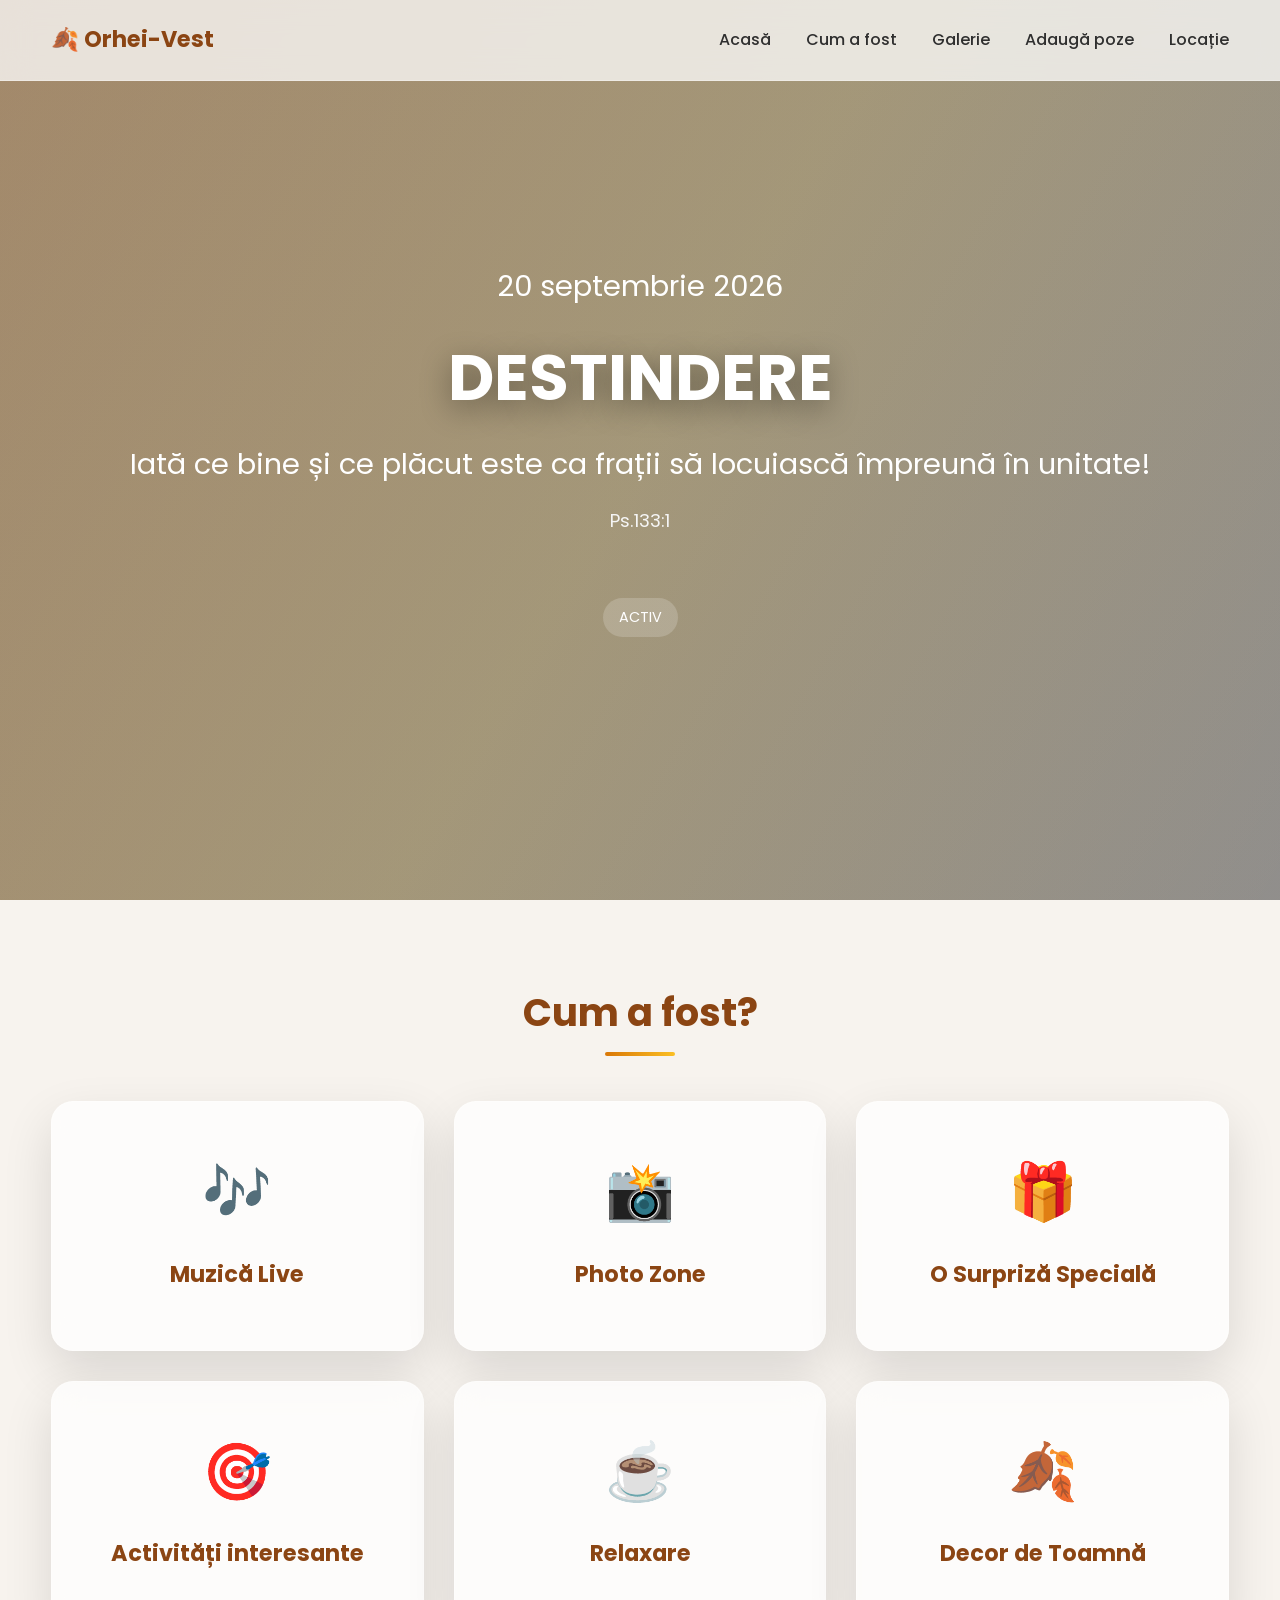
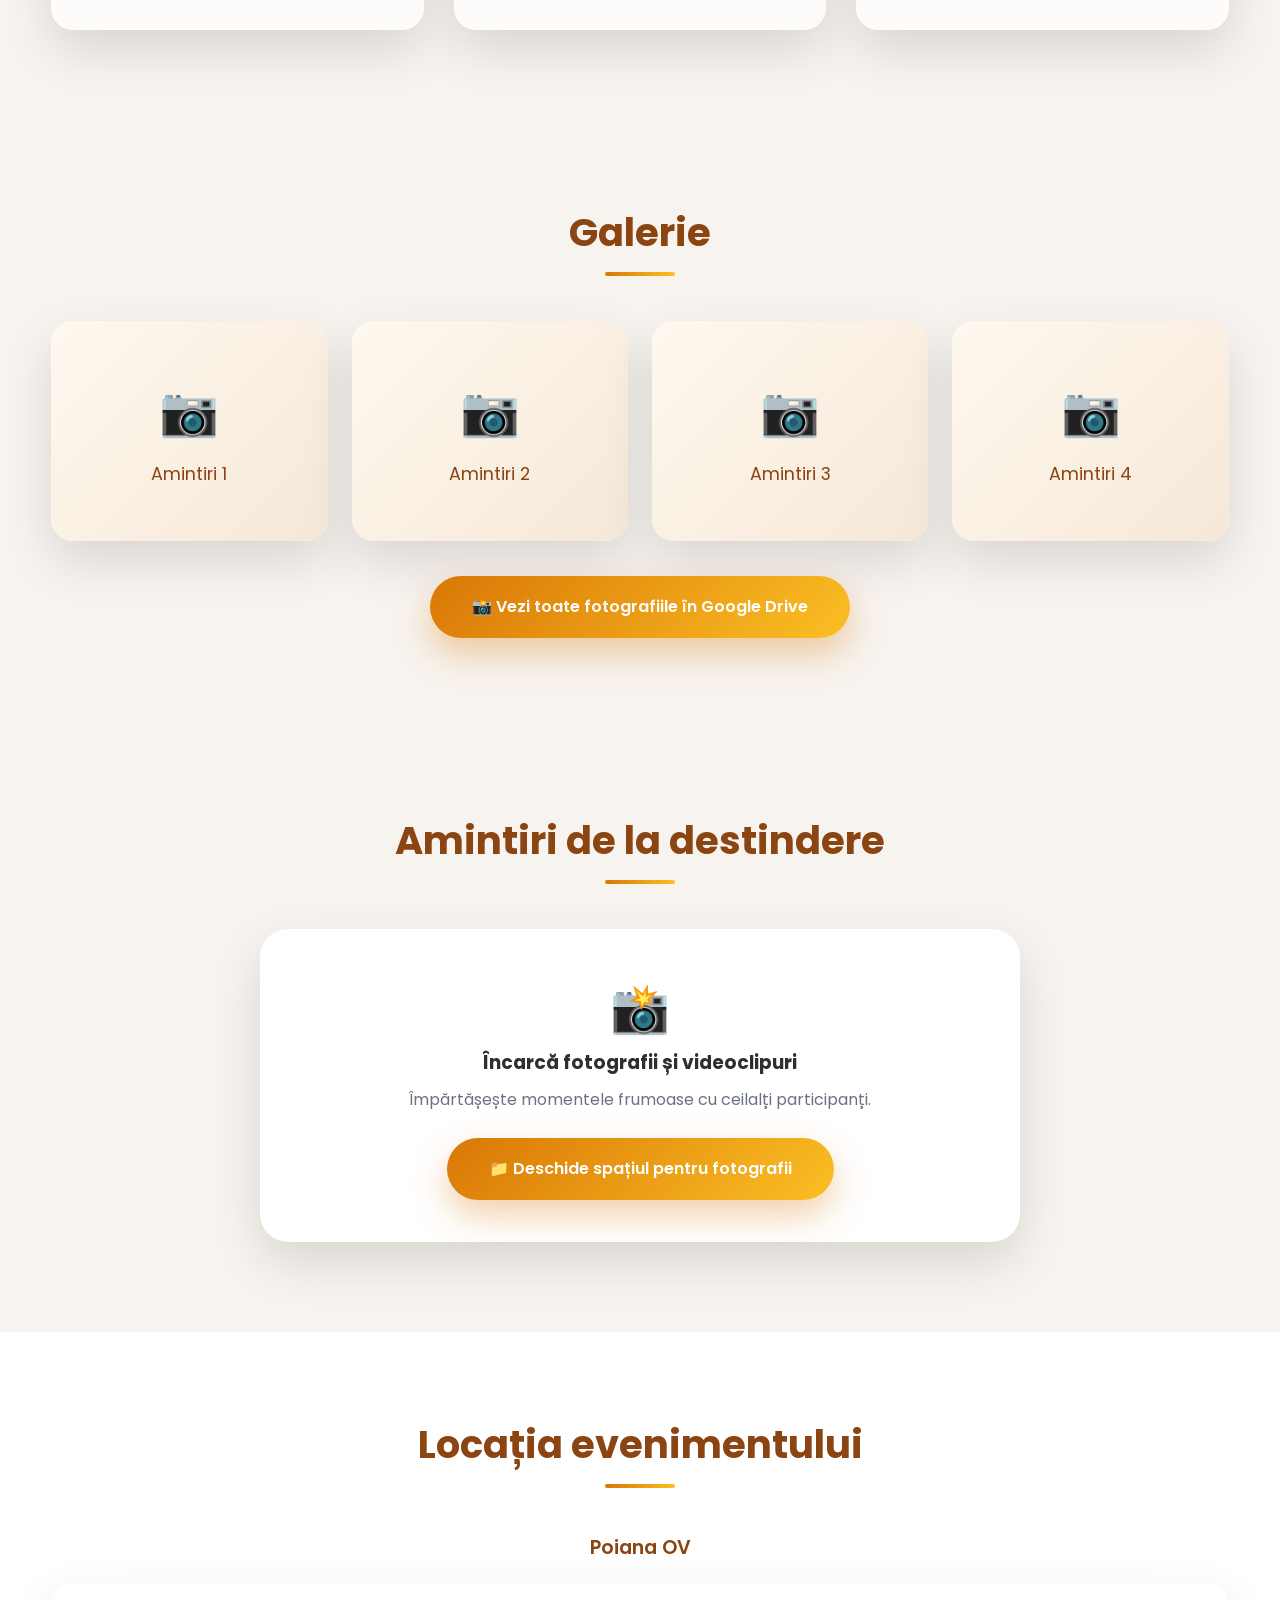
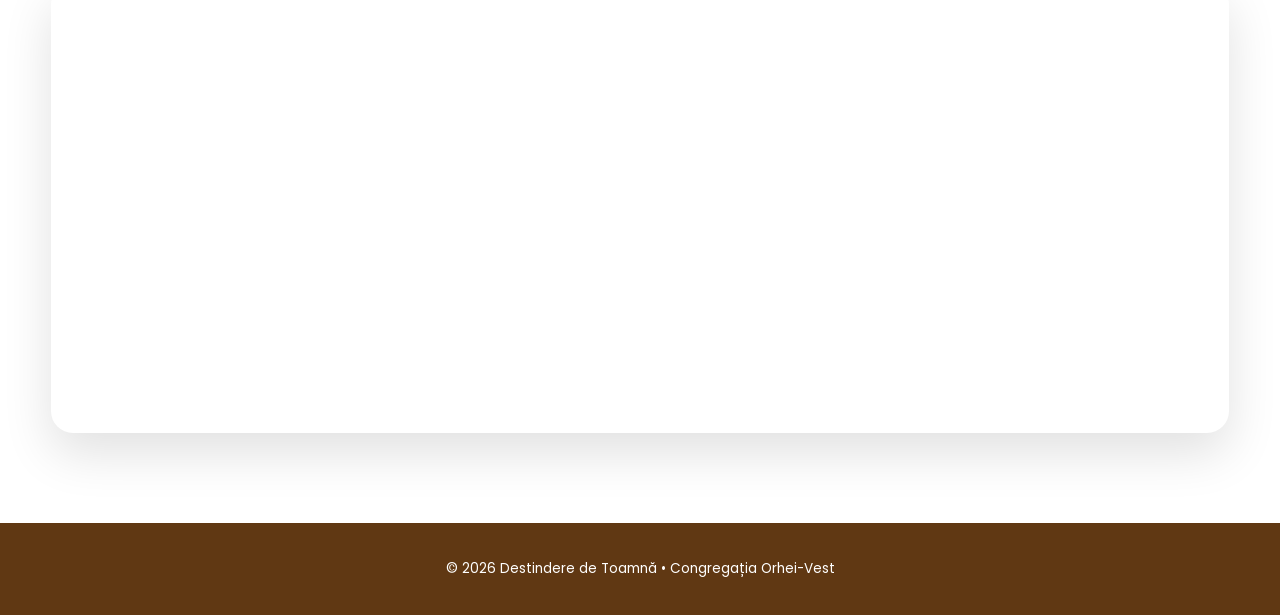
==== index.html @ 913b697e "Add public test site entry point" ====
<!doctype html>
<html lang="ro">
<head>
<meta charset="UTF-8">
<meta name="viewport" content="width=device-width,initial-scale=1.0">
<title>Destindere • Congregația Orhei-Vest</title>
<link rel="preconnect" href="https://fonts.googleapis.com">
<link rel="preconnect" href="https://fonts.gstatic.com" crossorigin>
<link href="https://fonts.googleapis.com/css2?family=Poppins:wght@300;400;500;600;700&display=swap" rel="stylesheet">
<link rel="stylesheet" href="./assets/css/style.css">
<link rel="stylesheet" href="./assets/css/animations.css">
<link rel="stylesheet" href="./assets/css/responsive.css">
<style>
.gallery-grid{display:grid;grid-template-columns:repeat(4,1fr);gap:24px}
.gallery-card{background:#fff;border-radius:22px;overflow:hidden;box-shadow:var(--shadow);min-height:220px;display:flex;align-items:center;justify-content:center}
.gallery-placeholder{width:100%;height:220px;display:flex;flex-direction:column;align-items:center;justify-content:center;background:linear-gradient(135deg,#fff8ef,#f5e8d8);color:var(--secondary);font-size:1.1rem}
.gallery-placeholder span{font-size:3rem;margin-bottom:10px}
.memory-card{max-width:760px;margin:auto;text-align:center;background:#fff;padding:42px;border-radius:28px;box-shadow:var(--shadow)}
.memory-card p{color:var(--gray);margin:10px 0 25px}
.location-name{text-align:center;color:var(--secondary);font-size:1.2rem;font-weight:600;margin-bottom:20px}
.status-note{display:inline-block;margin-top:18px;padding:8px 16px;border-radius:999px;background:rgba(255,255,255,.18);color:#fff;font-size:.9rem}
@media(max-width:900px){.gallery-grid{grid-template-columns:repeat(2,1fr)}}
@media(max-width:560px){.gallery-grid{grid-template-columns:1fr}.hero h1{font-size:3rem}.hero h2{font-size:1.25rem}}
</style>
</head>
<body>
<header>
<nav class="container">
<div class="logo">🍂 Orhei-Vest</div>
<ul id="mainNav">
<li><a href="#home">Acasă</a></li>
<li><a href="#event">Cum a fost</a></li>
<li><a href="#gallery">Galerie</a></li>
<li><a href="#memories">Adaugă poze</a></li>
<li><a href="#location">Locație</a></li>
</ul>
</nav>
</header>

<main>
<section class="hero" id="home">
<div class="container">
<h2 id="heroDate">20 Septembrie 2026</h2>
<h1 id="heroTitle">DESTINDERE</h1>
<h2 id="heroSubtitle">Iată ce bine și ce plăcut este ca frații să locuiască împreună în unitate!</h2>
<p id="heroVerse">Ps. 133:1</p>
<span class="status-note" id="eventStatus">ACTIV</span>
</div>
</section>

<section class="features" id="event">
<div class="container">
<h2 class="section-title">Cum a fost?</h2>
<div class="features-grid">
<div class="feature-card"><div class="icon">🎶</div><h3>Muzică Live</h3></div>
<div class="feature-card"><div class="icon">📸</div><h3>Photo Zone</h3></div>
<div class="feature-card"><div class="icon">🎁</div><h3>O Surpriză Specială</h3></div>
<div class="feature-card"><div class="icon">🎯</div><h3>Activități interesante</h3></div>
<div class="feature-card"><div class="icon">☕</div><h3>Relaxare</h3></div>
<div class="feature-card"><div class="icon">🍂</div><h3>Decor de Toamnă</h3></div>
</div>
</div>
</section>

<section class="gallery" id="gallery">
<div class="container">
<h2 class="section-title">Galerie</h2>
<div class="gallery-grid">
<div class="gallery-card"><div class="gallery-placeholder"><span>📷</span>Amintiri 1</div></div>
<div class="gallery-card"><div class="gallery-placeholder"><span>📷</span>Amintiri 2</div></div>
<div class="gallery-card"><div class="gallery-placeholder"><span>📷</span>Amintiri 3</div></div>
<div class="gallery-card"><div class="gallery-placeholder"><span>📷</span>Amintiri 4</div></div>
</div>
<div style="text-align:center;margin-top:35px">
<a id="driveLink" class="btn" target="_blank" rel="noopener noreferrer">📸 Vezi toate fotografiile în Google Drive</a>
</div>
</div>
</section>

<section id="memories">
<div class="container">
<h2 class="section-title">Amintiri de la destindere</h2>
<div class="memory-card">
<div style="font-size:3rem">📸</div>
<h3>Încarcă fotografii și videoclipuri</h3>
<p>Împărtășește momentele frumoase cu ceilalți participanți.</p>
<a id="memoryDriveLink" class="btn" target="_blank" rel="noopener noreferrer">📁 Deschide spațiul pentru fotografii</a>
</div>
</div>
</section>

<section class="location" id="location">
<div class="container">
<h2 class="section-title">Locația evenimentului</h2>
<div class="location-name" id="locationName">Poiana OV</div>
<div class="map"><iframe id="mapFrame" title="Poiana OV"></iframe></div>
</div>
</section>
</main>

<footer><p id="footerText">© 2026 Destindere de Toamnă • Congregația Orhei-Vest</p></footer>

<script src="./config.js"></script>
<script>
(async function(){
  const fallback={
    event:{name:"Destindere de Toamnă",congregation:"Congregația Orhei-Vest",date:"2026-09-20",time:"22:55",location:"Poiana OV",heroTitle:"DESTINDERE",heroSubtitle:"Iată ce bine și ce plăcut este ca frații să locuiască împreună în unitate!",heroVerse:"Ps.133:1",footer:"© 2026 Destindere de Toamnă • Congregația Orhei-Vest"},
    gallery:{driveUrl:"https://drive.google.com/drive/folders/1UrOCtN2ixkyoykDeaV43UakTHbn8DiKE?usp=sharing"},
    location:{name:"Poiana OV",mapUrl:"https://www.google.com/maps/embed?pb=!1m14!1m8!1m3!1d1910.036346085665!2d28.838144542019688!3d47.388544042061945!3m2!1i1024!2i768!4f13.1!3m3!1m2!1s0x40cbef00641c883f%3A0xc51ae9283bc54452!2sPoiana%20OV!5e0!3m2!1sen!2s!4v1786436855627!5m2!1sen!2s"}
  };
  let e=fallback;
  try{
    const r=await fetch(DEFAULT_CONFIG.apiUrl+"?type=event&eventId=EVT-001",{cache:"no-store"});
    const d=await r.json();
    if(d&&d.success&&d.event){
      e={...fallback,event:{...fallback.event,...(d.event.config?.event||{}),date:d.event.date||fallback.event.date,time:d.event.time||fallback.event.time,location:d.event.location||fallback.event.location},gallery:{...fallback.gallery,...(d.event.config?.gallery||{})},location:{...fallback.location,...(d.event.config?.location||{})},status:d.event.status};
    }
  }catch(err){console.warn("Nu s-a putut încărca configurația evenimentului.",err)}
  const ev=e.event||fallback.event;
  document.getElementById("heroDate").textContent=ev.date?new Date(ev.date+"T12:00:00").toLocaleDateString("ro-RO",{day:"numeric",month:"long",year:"numeric"}):"";
  document.getElementById("heroTitle").textContent=ev.heroTitle||"DESTINDERE";
  document.getElementById("heroSubtitle").textContent=ev.heroSubtitle||"";
  document.getElementById("heroVerse").textContent=ev.heroVerse||"Ps. 133:1";
  document.getElementById("eventStatus").textContent=e.status||"ACTIV";
  document.getElementById("footerText").textContent=ev.footer||fallback.event.footer;
  const drive=(e.gallery&&e.gallery.driveUrl)||fallback.gallery.driveUrl;
  document.getElementById("driveLink").href=drive;
  document.getElementById("memoryDriveLink").href=drive;
  document.getElementById("locationName").textContent=(e.location&&e.location.name)||ev.location||"Poiana OV";
  document.getElementById("mapFrame").src=(e.location&&e.location.mapUrl)||fallback.location.mapUrl;
})();
</script>
</body>
</html>
---- assets/css/style.css ----
/* ==========================================================
   DESTINDERE DE TOAMNĂ
   Congregația Orhei-Vest
   style.css
========================================================== */

/* ==========================================================
   RESET
========================================================== */

*,
*::before,
*::after {
  margin: 0;
  padding: 0;
  box-sizing: border-box;
}

/* ==========================================================
   BASE
========================================================== */

html {
  scroll-behavior: smooth;
}

body {
  font-family: "Poppins", sans-serif;
  background: #f7f3ee;
  color: #2f2f2f;
  overflow-x: hidden;
  line-height: 1.6;
}

:root {
  --primary: #d97706;
  --primary-dark: #b45309;
  --secondary: #8b4513;
  --gold: #fbbf24;

  --cream: #fff8ef;
  --white: #ffffff;
  --text: #2b2b2b;
  --gray: #6b7280;

  --border: rgba(255, 255, 255, 0.25);
  --glass: rgba(255, 255, 255, 0.18);

  --shadow: 0 20px 50px rgba(0, 0, 0, 0.12);

  --radius: 22px;
  --transition: 0.35s ease;

  --max-width: 1200px;
}

/* ==========================================================
   GLOBAL
========================================================== */

.container {
  width: min(92%, var(--max-width));
  margin: auto;
}

section {
  padding: 90px 0;
}

img {
  max-width: 100%;
  display: block;
}

a {
  text-decoration: none;
  color: inherit;
}

ul {
  list-style: none;
}

/* ==========================================================
   SECTION TITLES
========================================================== */

.section-title {
  width: 100%;

  text-align: center;

  font-size: 2.4rem;
  line-height: 1.2;

  color: var(--secondary);

  margin: 0 0 45px;

  font-weight: 700;
}

.section-title::after {
  content: "";

  display: block;

  width: 70px;
  height: 4px;

  border-radius: 10px;

  margin: 16px auto 0;

  background: linear-gradient(to right, var(--primary), var(--gold));
}

/* ==========================================================
   HEADER
========================================================== */

header {
  position: fixed;

  top: 0;
  left: 0;

  width: 100%;

  z-index: 1000;

  backdrop-filter: blur(14px);

  background: rgba(255, 255, 255, 0.75);

  border-bottom: 1px solid rgba(255, 255, 255, 0.25);
}

header nav {
  display: flex;

  justify-content: space-between;
  align-items: center;

  height: 80px;
}

.logo {
  font-size: 1.4rem;

  font-weight: 700;

  color: var(--secondary);
}

nav ul {
  display: flex;

  gap: 35px;
}

nav a {
  font-weight: 500;

  transition: var(--transition);

  position: relative;
}

nav a:hover,
nav a.active {
  color: var(--primary);
}

nav a::after {
  content: "";

  position: absolute;

  left: 0;
  bottom: -6px;

  width: 0;
  height: 2px;

  background: var(--primary);

  transition: 0.3s;
}

nav a:hover::after,
nav a.active::after {
  width: 100%;
}

/* ==========================================================
   HERO
========================================================== */

.hero {
  min-height: 100vh;

  display: flex;

  align-items: center;
  justify-content: center;

  text-align: center;

  position: relative;

  overflow: hidden;

  background:
    linear-gradient(rgba(20, 20, 20, 0.45), rgba(20, 20, 20, 0.45)),
    url("../images/image.jpg") center / cover no-repeat;
}

.hero::before {
  content: "";

  position: absolute;

  inset: 0;

  background: linear-gradient(
    120deg,
    rgba(217, 119, 6, 0.25),
    rgba(251, 191, 36, 0.18),
    transparent
  );
}

.hero .container {
  position: relative;

  z-index: 5;
}

.hero h1 {
  color: white;

  font-size: 4rem;

  font-weight: 700;

  margin-bottom: 12px;

  text-shadow: 0 8px 30px rgba(0, 0, 0, 0.4);
}

.hero h2 {
  color: white;

  font-weight: 400;

  font-size: 1.8rem;

  margin-bottom: 18px;
}

.hero p {
  color: #f5f5f5;

  font-size: 1.15rem;

  margin-bottom: 45px;
}

/* ==========================================================
   BUTTON
========================================================== */

.btn {
  display: inline-flex;

  align-items: center;
  justify-content: center;

  padding: 18px 42px;

  border-radius: 50px;

  background: linear-gradient(135deg, var(--primary), var(--gold));

  color: white;

  font-weight: 600;

  transition: var(--transition);

  box-shadow: 0 15px 35px rgba(217, 119, 6, 0.35);
}

.btn:hover {
  transform: translateY(-4px);

  box-shadow: 0 25px 45px rgba(217, 119, 6, 0.45);
}

/* ==========================================================
   COUNTDOWN
========================================================== */

.countdown {
  margin-top: 10px;
  margin-bottom: -10px;

  position: relative;

  z-index: 20;
}

.countdown .container {
  display: block;
  margin-bottom: -50px;
}

.countdown-grid {
  display: grid;

  grid-template-columns: repeat(4, 1fr);

  gap: 25px;
}

.countdown-card {
  background: rgba(255, 255, 255, 0.88);

  backdrop-filter: blur(18px);

  border: 1px solid rgba(255, 255, 255, 0.35);

  border-radius: var(--radius);

  padding: 35px 20px;

  text-align: center;

  box-shadow: var(--shadow);

  transition: var(--transition);
}

.countdown-card:hover {
  transform: translateY(-8px);
}

.countdown-card span {
  display: block;

  font-size: 3rem;

  font-weight: 700;

  color: var(--primary);
}

.countdown-card small {
  display: block;

  margin-top: 10px;

  font-size: 1rem;

  color: var(--gray);

  letter-spacing: 1px;
}

/* ==========================================================
   FEATURES
========================================================== */

.features {
  background: #f7f3ee;
}

.features .container {
  display: block;
}

.features-grid {
  display: grid;

  grid-template-columns: repeat(3, 1fr);

  gap: 30px;
}

.feature-card {
  background: rgba(255, 255, 255, 0.75);

  backdrop-filter: blur(15px);

  border: 1px solid rgba(255, 255, 255, 0.3);

  border-radius: var(--radius);

  padding: 45px 30px;

  text-align: center;

  transition: var(--transition);

  box-shadow: var(--shadow);
}

.feature-card:hover {
  transform: translateY(-10px);

  box-shadow: 0 25px 50px rgba(0, 0, 0, 0.15);
}

.feature-card .icon {
  font-size: 3.5rem;

  margin-bottom: 20px;
}

.feature-card h3 {
  font-size: 1.4rem;

  color: var(--secondary);

  margin-bottom: 12px;
}

.feature-card p {
  color: var(--gray);

  font-size: 0.95rem;
}

/* ==========================================================
   REGISTER
========================================================== */

.register {
  background: linear-gradient(to bottom, #fffaf5, #f5eee6);
}

.register form {
  max-width: 750px;

  margin: auto;

  display: grid;

  gap: 22px;

  background: rgba(255, 255, 255, 0.8);

  backdrop-filter: blur(20px);

  padding: 45px;

  border-radius: 30px;

  box-shadow: var(--shadow);
}

.register input,
.register select,
.register textarea {
  width: 100%;

  border: none;

  outline: none;

  padding: 18px 20px;

  font-size: 1rem;

  border-radius: 15px;

  background: #ffffff;

  border: 2px solid transparent;

  transition: var(--transition);

  font-family: "Poppins", sans-serif;
}

.register textarea {
  resize: vertical;

  min-height: 130px;
}

.register input:focus,
.register select:focus,
.register textarea:focus {
  border-color: var(--primary);

  box-shadow: 0 0 0 5px rgba(217, 119, 6, 0.15);
}

.register button {
  border: none;

  cursor: pointer;

  padding: 18px;

  border-radius: 50px;

  font-size: 1rem;

  font-weight: 600;

  color: white;

  background: linear-gradient(135deg, var(--primary), var(--gold));

  transition: var(--transition);
}

.register button:hover {
  transform: translateY(-4px);

  box-shadow: 0 15px 35px rgba(217, 119, 6, 0.35);
}

/* ==========================================================
   STATISTICS
========================================================== */

.stats {
  background: #fffdf9;
}

.stats .container {
  display: block;
}

.stats-grid {
  display: grid;

  grid-template-columns: repeat(auto-fit, 150px);

  justify-content: center;

  gap: 20px;

  width: 100%;
}

.stat-card {
  width: 150px;
  height: 150px;

  background: #ffffff;

  border-radius: var(--radius);

  padding: 20px;

  display: flex;

  flex-direction: column;

  align-items: center;

  justify-content: center;

  text-align: center;

  box-shadow: var(--shadow);

  transition: var(--transition);
}

.stat-card:hover {
  transform: translateY(-6px);
}

.stat-card h3 {
  color: var(--gray);

  font-size: 0.9rem;

  margin-bottom: 10px;

  font-weight: 500;
}

.stat-card span {
  font-size: 2.5rem;

  font-weight: 700;

  color: var(--primary);
}

/* ==========================================================
   LOCATION
========================================================== */

.location {
  background: #ffffff;
}

.location .container {
  display: block;
}

.map {
  width: 100%;

  overflow: hidden;

  border-radius: 22px;

  box-shadow: var(--shadow);
}

.map iframe {
  display: block;

  width: 100%;

  height: 450px;

  border: 0;
}

/* ==========================================================
   FOOTER
========================================================== */


.admin-login-link {
  color: rgba(255, 255, 255, 0.55);
  font-size: 0.78em;
  font-weight: 400;
  text-decoration: none;
  transition: color 0.2s ease;
}

.admin-login-link:hover {
  color: rgba(255, 255, 255, 0.9);
}

footer {
  padding: 35px 20px;

  text-align: center;

  background: #603813;

  color: #ffffff;

  font-size: 0.85rem;
}

/* ==========================================================
   UTILITIES
========================================================== */

.text-center {
  text-align: center;
}

.mt-1 {
  margin-top: 10px;
}

.mt-2 {
  margin-top: 20px;
}

.mt-3 {
  margin-top: 30px;
}

.mt-4 {
  margin-top: 40px;
}

.mt-5 {
  margin-top: 50px;
}

.mb-1 {
  margin-bottom: 10px;
}

.mb-2 {
  margin-bottom: 20px;
}

.mb-3 {
  margin-bottom: 30px;
}

.mb-4 {
  margin-bottom: 40px;
}

.mb-5 {
  margin-bottom: 50px;
}

/* ==========================================================
   UPLOAD PROGRESS
   ========================================================== */

#uploadProgressContainer {
  width: 100%;
  height: 10px;
  margin-top: 15px;

  background: #eee5dc;
  border-radius: 999px;

  overflow: hidden;
}

#uploadProgressBar {
  width: 0%;
  height: 100%;

  background: linear-gradient(90deg, #d97706, #f59e0b, #fbbf24);

  border-radius: 999px;

  transition: width 0.25s ease;
}

#uploadProgressText {
  margin-top: 8px;

  text-align: center;

  color: #8c8177;

  font-size: 0.75rem;
}

/* Modul configurabil: verset biblic */
.bible-text{max-width:850px;margin:0 auto;text-align:center;font-size:1.25rem;line-height:1.8;font-style:italic}

[hidden]{display:none!important}

/* Buton central Confirmă participarea, controlat de modulul de participare */
.hero-action{display:flex;justify-content:center;margin-top:24px}
.hero-participation-btn{display:inline-flex;align-items:center;justify-content:center;min-width:220px;text-decoration:none;font-weight:600}

.profile-section{padding:50px 0}.profile-card{max-width:520px;margin:auto;text-align:center;background:rgba(255,255,255,.78);padding:28px;border-radius:22px;box-shadow:0 16px 40px rgba(0,0,0,.08)}.profile-card h2{color:var(--secondary);margin-bottom:6px}.profile-card p{color:var(--gray);margin-bottom:18px}.nav-user{white-space:nowrap}
---- assets/css/animations.css ----
/* ==========================================
   ANIMATIONS
========================================== */

/* Gradient animat pentru Hero */
.hero::before {
  animation: gradientMove 12s ease-in-out infinite alternate;
}

@keyframes gradientMove {
  0% {
    opacity: 0.25;
    transform: scale(1);
  }
  100% {
    opacity: 0.45;
    transform: scale(1.08);
  }
}

/* ==========================================
   Frunze
========================================== */

.leaves {
  position: fixed;
  inset: 0;
  pointer-events: none;
  overflow: hidden;
  z-index: 1;
}

.leaves::before,
.leaves::after {
  content: "🍂";

  position: absolute;

  font-size: 2rem;

  animation: fall 15s linear infinite;
}

.leaves::after {
  left: 75%;

  animation-duration: 18s;
  animation-delay: 5s;
}

@keyframes fall {
  0% {
    transform: translateY(-120px) rotate(0deg);

    opacity: 0;

    left: 15%;
  }

  15% {
    opacity: 1;
  }

  100% {
    transform: translateY(120vh) rotate(720deg);

    left: 85%;

    opacity: 0;
  }
}

/* ==========================================
   Hover Card
========================================== */

.feature-card {
  transition:
    transform 0.35s,
    box-shadow 0.35s;
}

.feature-card:hover {
  transform: translateY(-10px) scale(1.03);
}

/* ==========================================
   Countdown
========================================== */

.countdown-card {
  animation: pulse 3s infinite;
}

@keyframes pulse {
  0% {
    transform: scale(1);
  }

  50% {
    transform: scale(1.03);
  }

  100% {
    transform: scale(1);
  }
}

/* ==========================================
   Buton Shine
========================================== */

.btn {
  position: relative;

  overflow: hidden;
}

.btn::before {
  content: "";

  position: absolute;

  top: 0;

  left: -120%;

  width: 70%;

  height: 100%;

  background: linear-gradient(
    90deg,
    transparent,
    rgba(255, 255, 255, 0.45),
    transparent
  );
}

.btn:hover::before {
  animation: shine 0.8s;
}

@keyframes shine {
  100% {
    left: 150%;
  }
}

/* ==========================================
   Fade In
========================================== */

.fade {
  animation: fadeUp 0.8s ease;
}

@keyframes fadeUp {
  from {
    opacity: 0;

    transform: translateY(40px);
  }

  to {
    opacity: 1;

    transform: translateY(0);
  }
}

/* ==========================================
   Floating
========================================== */

.float {
  animation: floating 5s ease-in-out infinite;
}

@keyframes floating {
  0% {
    transform: translateY(0);
  }

  50% {
    transform: translateY(-10px);
  }

  100% {
    transform: translateY(0);
  }
}
---- assets/css/responsive.css ----
/* ==========================================================
   RESPONSIVE
========================================================== */

/* ==========================================================
   LAPTOP
========================================================== */

@media (max-width: 1200px) {
  .hero h1 {
    font-size: 3.5rem;
  }

  .stats-grid {
    grid-template-columns: repeat(3, 150px);
  }
}

/* ==========================================================
   TABLET
========================================================== */

@media (max-width: 992px) {
  section {
    padding: 70px 0;
  }

  header nav {
    flex-direction: column;

    height: auto;

    padding: 20px 0;
  }

  nav ul {
    flex-wrap: wrap;

    justify-content: center;

    gap: 18px;

    margin-top: 20px;
  }

  .hero h1 {
    font-size: 3rem;
  }

  .hero h2 {
    font-size: 1.5rem;
  }

  .countdown-grid {
    grid-template-columns: repeat(2, 1fr);
  }

  .features-grid {
    grid-template-columns: repeat(2, 1fr);
  }

  .stats-grid {
    grid-template-columns: repeat(3, 150px);

    justify-content: center;
  }

  .register form {
    padding: 35px;
  }

  /* FOOD */

  #foodProgress {
    grid-template-columns: repeat(2, 1fr);
  }
}

/* ==========================================================
   MOBILE
========================================================== */

@media (max-width: 768px) {
  body {
    font-size: 15px;
  }

  .hero {
    min-height: 90vh;

    padding: 120px 20px 60px;
  }

  .hero h1 {
    font-size: 2.4rem;
  }

  .hero h2 {
    font-size: 1.2rem;
  }

  .hero p {
    font-size: 1rem;
  }

  .btn {
    width: 100%;

    max-width: 320px;
  }

  /* COUNTDOWN */

  .countdown-grid {
    grid-template-columns: repeat(2, 1fr);

    gap: 15px;
  }

  .countdown-card {
    padding: 25px 15px;
  }

  .countdown-card span {
    font-size: 2.3rem;
  }

  /* FEATURES */

  .features-grid {
    grid-template-columns: 1fr;
  }

  .feature-card {
    padding: 35px 25px;
  }

  /* STATS */

  .stats-grid {
    grid-template-columns: repeat(2, 150px);

    justify-content: center;

    gap: 15px;
  }

  /* REGISTER */

  .register form {
    padding: 25px;
  }

  /* FOOD */

  #foodProgress {
    grid-template-columns: 1fr;

    max-width: 650px;
  }

  /* MAP */

  .map iframe {
    height: 350px;
  }

  footer {
    font-size: 0.9rem;
  }
}

/* ==========================================================
   SMALL MOBILE
========================================================== */

@media (max-width: 480px) {
  .hero h1 {
    font-size: 2rem;
  }

  .hero h2 {
    font-size: 1rem;
  }

  section h2 {
    font-size: 1.8rem;
  }

  /* COUNTDOWN */

  .countdown-grid {
    grid-template-columns: 1fr;
  }

  .countdown-card span {
    font-size: 2rem;
  }

  /* HEADER */

  .logo {
    font-size: 1.1rem;
  }

  nav ul {
    gap: 12px;

    font-size: 0.9rem;
  }

  /* REGISTER */

  .register input,
  .register select,
  .register textarea,
  .register button {
    font-size: 0.95rem;
  }

  /* STATS */

  .stats-grid {
    grid-template-columns: repeat(2, 140px);

    gap: 12px;
  }

  .stat-card {
    width: 140px;

    height: 140px;
  }

  /* FOOD */

  #foodProgress {
    grid-template-columns: 1fr;

    gap: 16px;
  }

  #foodProgress .food-card {
    grid-template-columns: 58px 1fr;

    min-height: 160px;

    padding: 18px;

    gap: 14px;
  }

  #foodProgress .food-card-icon {
    width: 58px;
    height: 58px;

    min-width: 58px;

    font-size: 28px;
  }

  #foodProgress .food-card-content h3 {
    font-size: 0.9rem;
  }

  #foodProgress .food-progress {
    height: 10px;
  }
}
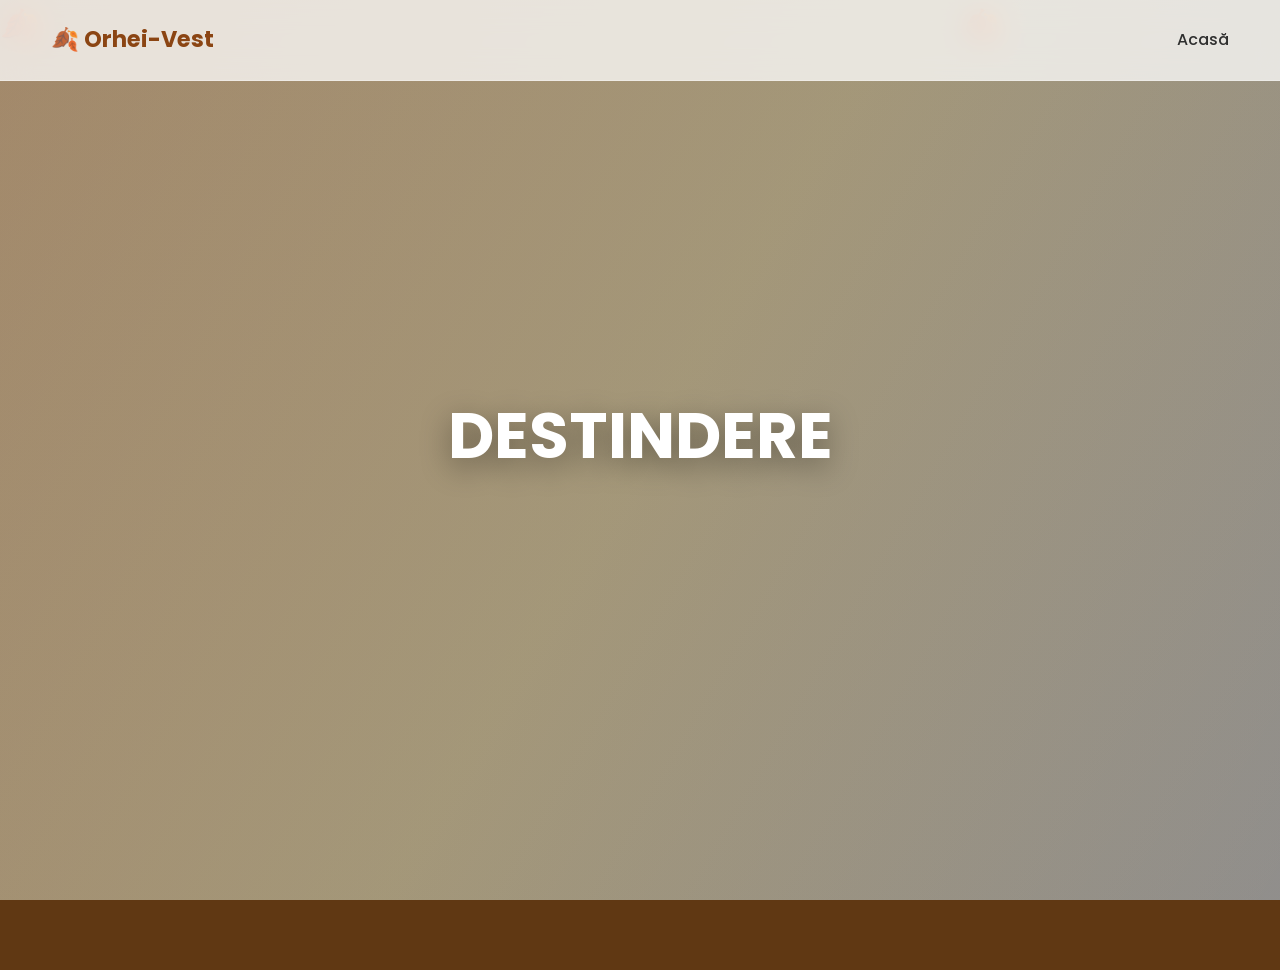
==== commit e92ab1c4: "Connect public site to editable event modules" ====
--- a/index.html
+++ b/index.html
@@ -11,124 +11,17 @@
 <link rel="stylesheet" href="./assets/css/animations.css">
 <link rel="stylesheet" href="./assets/css/responsive.css">
 <style>
-.gallery-grid{display:grid;grid-template-columns:repeat(4,1fr);gap:24px}
-.gallery-card{background:#fff;border-radius:22px;overflow:hidden;box-shadow:var(--shadow);min-height:220px;display:flex;align-items:center;justify-content:center}
-.gallery-placeholder{width:100%;height:220px;display:flex;flex-direction:column;align-items:center;justify-content:center;background:linear-gradient(135deg,#fff8ef,#f5e8d8);color:var(--secondary);font-size:1.1rem}
-.gallery-placeholder span{font-size:3rem;margin-bottom:10px}
-.memory-card{max-width:760px;margin:auto;text-align:center;background:#fff;padding:42px;border-radius:28px;box-shadow:var(--shadow)}
-.memory-card p{color:var(--gray);margin:10px 0 25px}
-.location-name{text-align:center;color:var(--secondary);font-size:1.2rem;font-weight:600;margin-bottom:20px}
-.status-note{display:inline-block;margin-top:18px;padding:8px 16px;border-radius:999px;background:rgba(255,255,255,.18);color:#fff;font-size:.9rem}
-@media(max-width:900px){.gallery-grid{grid-template-columns:repeat(2,1fr)}}
-@media(max-width:560px){.gallery-grid{grid-template-columns:1fr}.hero h1{font-size:3rem}.hero h2{font-size:1.25rem}}
+.gallery-grid{display:grid;grid-template-columns:repeat(4,1fr);gap:24px}.gallery-card{background:#fff;border-radius:22px;overflow:hidden;box-shadow:var(--shadow);min-height:220px;position:relative}.gallery-card img{width:100%;height:220px;object-fit:cover}.gallery-missing{position:absolute;inset:0;display:none;place-items:center;background:linear-gradient(135deg,#fff8ef,#f5e8d8);color:#9a6b45}.gallery-missing span{font-size:3rem;display:block}.gallery-missing small{display:block;text-align:center}.map iframe{min-height:460px}.upload-card{max-width:760px;margin:auto;text-align:center;background:#fff;padding:42px;border-radius:28px;box-shadow:var(--shadow)}.memories-text{text-align:center}.food-grid{display:grid;grid-template-columns:repeat(3,1fr);gap:18px}.food-card{background:#fff;border-radius:18px;padding:20px;box-shadow:var(--shadow)}.food-card-icon{font-size:2rem}.food-progress{height:10px;background:#eee;border-radius:999px;overflow:hidden}.food-progress-bar{height:100%;background:#b45309}.stats-grid{display:grid;grid-template-columns:repeat(4,1fr);gap:18px}.stat-card{background:#fff;border-radius:18px;padding:20px;text-align:center}.stat-card span{font-size:2rem;font-weight:700}.product-row{display:grid;grid-template-columns:1fr 140px;gap:10px;margin-bottom:10px}@media(max-width:900px){.gallery-grid,.food-grid,.stats-grid{grid-template-columns:repeat(2,1fr)}}@media(max-width:560px){.gallery-grid,.food-grid,.stats-grid{grid-template-columns:1fr}}
 </style>
 </head>
 <body>
-<header>
-<nav class="container">
-<div class="logo">🍂 Orhei-Vest</div>
-<ul id="mainNav">
-<li><a href="#home">Acasă</a></li>
-<li><a href="#event">Cum a fost</a></li>
-<li><a href="#gallery">Galerie</a></li>
-<li><a href="#memories">Adaugă poze</a></li>
-<li><a href="#location">Locație</a></li>
-</ul>
-</nav>
-</header>
-
-<main>
-<section class="hero" id="home">
-<div class="container">
-<h2 id="heroDate">20 Septembrie 2026</h2>
-<h1 id="heroTitle">DESTINDERE</h1>
-<h2 id="heroSubtitle">Iată ce bine și ce plăcut este ca frații să locuiască împreună în unitate!</h2>
-<p id="heroVerse">Ps. 133:1</p>
-<span class="status-note" id="eventStatus">ACTIV</span>
-</div>
-</section>
-
-<section class="features" id="event">
-<div class="container">
-<h2 class="section-title">Cum a fost?</h2>
-<div class="features-grid">
-<div class="feature-card"><div class="icon">🎶</div><h3>Muzică Live</h3></div>
-<div class="feature-card"><div class="icon">📸</div><h3>Photo Zone</h3></div>
-<div class="feature-card"><div class="icon">🎁</div><h3>O Surpriză Specială</h3></div>
-<div class="feature-card"><div class="icon">🎯</div><h3>Activități interesante</h3></div>
-<div class="feature-card"><div class="icon">☕</div><h3>Relaxare</h3></div>
-<div class="feature-card"><div class="icon">🍂</div><h3>Decor de Toamnă</h3></div>
-</div>
-</div>
-</section>
-
-<section class="gallery" id="gallery">
-<div class="container">
-<h2 class="section-title">Galerie</h2>
-<div class="gallery-grid">
-<div class="gallery-card"><div class="gallery-placeholder"><span>📷</span>Amintiri 1</div></div>
-<div class="gallery-card"><div class="gallery-placeholder"><span>📷</span>Amintiri 2</div></div>
-<div class="gallery-card"><div class="gallery-placeholder"><span>📷</span>Amintiri 3</div></div>
-<div class="gallery-card"><div class="gallery-placeholder"><span>📷</span>Amintiri 4</div></div>
-</div>
-<div style="text-align:center;margin-top:35px">
-<a id="driveLink" class="btn" target="_blank" rel="noopener noreferrer">📸 Vezi toate fotografiile în Google Drive</a>
-</div>
-</div>
-</section>
-
-<section id="memories">
-<div class="container">
-<h2 class="section-title">Amintiri de la destindere</h2>
-<div class="memory-card">
-<div style="font-size:3rem">📸</div>
-<h3>Încarcă fotografii și videoclipuri</h3>
-<p>Împărtășește momentele frumoase cu ceilalți participanți.</p>
-<a id="memoryDriveLink" class="btn" target="_blank" rel="noopener noreferrer">📁 Deschide spațiul pentru fotografii</a>
-</div>
-</div>
-</section>
-
-<section class="location" id="location">
-<div class="container">
-<h2 class="section-title">Locația evenimentului</h2>
-<div class="location-name" id="locationName">Poiana OV</div>
-<div class="map"><iframe id="mapFrame" title="Poiana OV"></iframe></div>
-</div>
-</section>
-</main>
-
-<footer><p id="footerText">© 2026 Destindere de Toamnă • Congregația Orhei-Vest</p></footer>
-
+<div class="leaves"></div>
+<header><nav class="container"><div class="logo" id="navLogo">🍂 Orhei-Vest</div><ul id="mainNav"></ul></nav></header>
+<main id="app"></main>
+<footer><p id="footerText"></p></footer>
 <script src="./config.js"></script>
-<script>
-(async function(){
-  const fallback={
-    event:{name:"Destindere de Toamnă",congregation:"Congregația Orhei-Vest",date:"2026-09-20",time:"22:55",location:"Poiana OV",heroTitle:"DESTINDERE",heroSubtitle:"Iată ce bine și ce plăcut este ca frații să locuiască împreună în unitate!",heroVerse:"Ps.133:1",footer:"© 2026 Destindere de Toamnă • Congregația Orhei-Vest"},
-    gallery:{driveUrl:"https://drive.google.com/drive/folders/1UrOCtN2ixkyoykDeaV43UakTHbn8DiKE?usp=sharing"},
-    location:{name:"Poiana OV",mapUrl:"https://www.google.com/maps/embed?pb=!1m14!1m8!1m3!1d1910.036346085665!2d28.838144542019688!3d47.388544042061945!3m2!1i1024!2i768!4f13.1!3m3!1m2!1s0x40cbef00641c883f%3A0xc51ae9283bc54452!2sPoiana%20OV!5e0!3m2!1sen!2s!4v1786436855627!5m2!1sen!2s"}
-  };
-  let e=fallback;
-  try{
-    const r=await fetch(DEFAULT_CONFIG.apiUrl+"?type=event&eventId=EVT-001",{cache:"no-store"});
-    const d=await r.json();
-    if(d&&d.success&&d.event){
-      e={...fallback,event:{...fallback.event,...(d.event.config?.event||{}),date:d.event.date||fallback.event.date,time:d.event.time||fallback.event.time,location:d.event.location||fallback.event.location},gallery:{...fallback.gallery,...(d.event.config?.gallery||{})},location:{...fallback.location,...(d.event.config?.location||{})},status:d.event.status};
-    }
-  }catch(err){console.warn("Nu s-a putut încărca configurația evenimentului.",err)}
-  const ev=e.event||fallback.event;
-  document.getElementById("heroDate").textContent=ev.date?new Date(ev.date+"T12:00:00").toLocaleDateString("ro-RO",{day:"numeric",month:"long",year:"numeric"}):"";
-  document.getElementById("heroTitle").textContent=ev.heroTitle||"DESTINDERE";
-  document.getElementById("heroSubtitle").textContent=ev.heroSubtitle||"";
-  document.getElementById("heroVerse").textContent=ev.heroVerse||"Ps. 133:1";
-  document.getElementById("eventStatus").textContent=e.status||"ACTIV";
-  document.getElementById("footerText").textContent=ev.footer||fallback.event.footer;
-  const drive=(e.gallery&&e.gallery.driveUrl)||fallback.gallery.driveUrl;
-  document.getElementById("driveLink").href=drive;
-  document.getElementById("memoryDriveLink").href=drive;
-  document.getElementById("locationName").textContent=(e.location&&e.location.name)||ev.location||"Poiana OV";
-  document.getElementById("mapFrame").src=(e.location&&e.location.mapUrl)||fallback.location.mapUrl;
-})();
-</script>
+<script src="./assets/js/site.js"></script>
+<script src="./assets/js/upload.js"></script>
+<script src="./assets/js/google-sheet.js"></script>
 </body>
 </html>
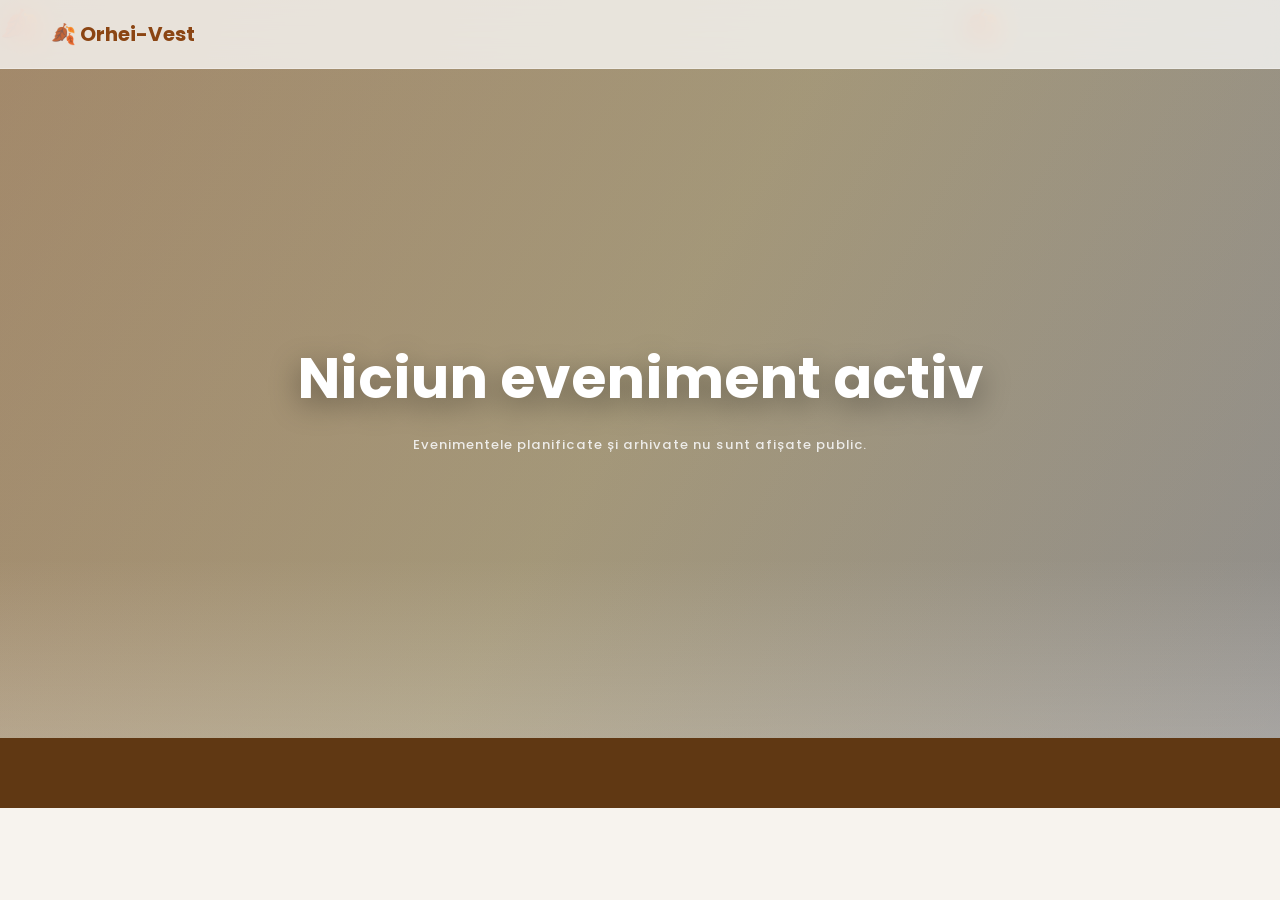
==== commit b4e4e835: "Move public module styling into main stylesheet" ====
--- a/index.html
+++ b/index.html
@@ -10,9 +10,7 @@
 <link rel="stylesheet" href="./assets/css/style.css">
 <link rel="stylesheet" href="./assets/css/animations.css">
 <link rel="stylesheet" href="./assets/css/responsive.css">
-<style>
-.gallery-grid{display:grid;grid-template-columns:repeat(4,1fr);gap:24px}.gallery-card{background:#fff;border-radius:22px;overflow:hidden;box-shadow:var(--shadow);min-height:220px;position:relative}.gallery-card img{width:100%;height:220px;object-fit:cover}.gallery-missing{position:absolute;inset:0;display:none;place-items:center;background:linear-gradient(135deg,#fff8ef,#f5e8d8);color:#9a6b45}.gallery-missing span{font-size:3rem;display:block}.gallery-missing small{display:block;text-align:center}.map iframe{min-height:460px}.upload-card{max-width:760px;margin:auto;text-align:center;background:#fff;padding:42px;border-radius:28px;box-shadow:var(--shadow)}.memories-text{text-align:center}.food-grid{display:grid;grid-template-columns:repeat(3,1fr);gap:18px}.food-card{background:#fff;border-radius:18px;padding:20px;box-shadow:var(--shadow)}.food-card-icon{font-size:2rem}.food-progress{height:10px;background:#eee;border-radius:999px;overflow:hidden}.food-progress-bar{height:100%;background:#b45309}.stats-grid{display:grid;grid-template-columns:repeat(4,1fr);gap:18px}.stat-card{background:#fff;border-radius:18px;padding:20px;text-align:center}.stat-card span{font-size:2rem;font-weight:700}.product-row{display:grid;grid-template-columns:1fr 140px;gap:10px;margin-bottom:10px}@media(max-width:900px){.gallery-grid,.food-grid,.stats-grid{grid-template-columns:repeat(2,1fr)}}@media(max-width:560px){.gallery-grid,.food-grid,.stats-grid{grid-template-columns:1fr}}
-</style>
+
 </head>
 <body>
 <div class="leaves"></div>
--- a/assets/css/style.css
+++ b/assets/css/style.css
@@ -46,9 +46,9 @@
   --border: rgba(255, 255, 255, 0.25);
   --glass: rgba(255, 255, 255, 0.18);
 
-  --shadow: 0 20px 50px rgba(0, 0, 0, 0.12);
-
-  --radius: 22px;
+  --shadow: 0 14px 38px rgba(91, 54, 24, 0.10);
+
+  --radius: 20px;
   --transition: 0.35s ease;
 
   --max-width: 1200px;
@@ -64,7 +64,7 @@
 }
 
 section {
-  padding: 90px 0;
+  padding: 72px 0;
 }
 
 img {
@@ -90,12 +90,12 @@
 
   text-align: center;
 
-  font-size: 2.4rem;
+  font-size: 2.15rem;
   line-height: 1.2;
 
   color: var(--secondary);
 
-  margin: 0 0 45px;
+  margin: 0 0 34px;
 
   font-weight: 700;
 }
@@ -105,12 +105,12 @@
 
   display: block;
 
-  width: 70px;
-  height: 4px;
+  width: 56px;
+  height: 3px;
 
   border-radius: 10px;
 
-  margin: 16px auto 0;
+  margin: 12px auto 0;
 
   background: linear-gradient(to right, var(--primary), var(--gold));
 }
@@ -142,11 +142,11 @@
   justify-content: space-between;
   align-items: center;
 
-  height: 80px;
+  height: 68px;
 }
 
 .logo {
-  font-size: 1.4rem;
+  font-size: 1.25rem;
 
   font-weight: 700;
 
@@ -156,7 +156,7 @@
 nav ul {
   display: flex;
 
-  gap: 35px;
+  gap: 28px;
 }
 
 nav a {
@@ -198,7 +198,7 @@
 ========================================================== */
 
 .hero {
-  min-height: 100vh;
+  min-height: 82vh;
 
   display: flex;
 
@@ -240,11 +240,11 @@
 .hero h1 {
   color: white;
 
-  font-size: 4rem;
+  font-size: 3.55rem;
 
   font-weight: 700;
 
-  margin-bottom: 12px;
+  margin-bottom: 10px;
 
   text-shadow: 0 8px 30px rgba(0, 0, 0, 0.4);
 }
@@ -254,17 +254,17 @@
 
   font-weight: 400;
 
-  font-size: 1.8rem;
-
-  margin-bottom: 18px;
+  font-size: 1.55rem;
+
+  margin-bottom: 14px;
 }
 
 .hero p {
   color: #f5f5f5;
 
-  font-size: 1.15rem;
-
-  margin-bottom: 45px;
+  font-size: 1.05rem;
+
+  margin-bottom: 28px;
 }
 
 /* ==========================================================
@@ -277,7 +277,7 @@
   align-items: center;
   justify-content: center;
 
-  padding: 18px 42px;
+  padding: 14px 34px;
 
   border-radius: 50px;
 
@@ -303,8 +303,8 @@
 ========================================================== */
 
 .countdown {
-  margin-top: 10px;
-  margin-bottom: -10px;
+  margin-top: 0;
+  margin-bottom: -2px;
 
   position: relative;
 
@@ -313,7 +313,7 @@
 
 .countdown .container {
   display: block;
-  margin-bottom: -50px;
+  margin-bottom: -30px;
 }
 
 .countdown-grid {
@@ -321,7 +321,7 @@
 
   grid-template-columns: repeat(4, 1fr);
 
-  gap: 25px;
+  gap: 18px;
 }
 
 .countdown-card {
@@ -333,7 +333,7 @@
 
   border-radius: var(--radius);
 
-  padding: 35px 20px;
+  padding: 26px 18px;
 
   text-align: center;
 
@@ -349,7 +349,7 @@
 .countdown-card span {
   display: block;
 
-  font-size: 3rem;
+  font-size: 2.65rem;
 
   font-weight: 700;
 
@@ -385,7 +385,7 @@
 
   grid-template-columns: repeat(3, 1fr);
 
-  gap: 30px;
+  gap: 22px;
 }
 
 .feature-card {
@@ -397,7 +397,7 @@
 
   border-radius: var(--radius);
 
-  padding: 45px 30px;
+  padding: 32px 24px;
 
   text-align: center;
 
@@ -413,13 +413,13 @@
 }
 
 .feature-card .icon {
-  font-size: 3.5rem;
-
-  margin-bottom: 20px;
+  font-size: 3rem;
+
+  margin-bottom: 14px;
 }
 
 .feature-card h3 {
-  font-size: 1.4rem;
+  font-size: 1.2rem;
 
   color: var(--secondary);
 
@@ -549,14 +549,14 @@
 }
 
 .stat-card {
-  width: 150px;
-  height: 150px;
+  width: 165px;
+  height: 135px;
 
   background: #ffffff;
 
   border-radius: var(--radius);
 
-  padding: 20px;
+  padding: 16px;
 
   display: flex;
 
@@ -588,7 +588,7 @@
 }
 
 .stat-card span {
-  font-size: 2.5rem;
+  font-size: 2.35rem;
 
   font-weight: 700;
 
@@ -622,7 +622,7 @@
 
   width: 100%;
 
-  height: 450px;
+  height: 410px;
 
   border: 0;
 }
@@ -750,3 +750,42 @@
 .hero-participation-btn{display:inline-flex;align-items:center;justify-content:center;min-width:220px;text-decoration:none;font-weight:600}
 
 .profile-section{padding:50px 0}.profile-card{max-width:520px;margin:auto;text-align:center;background:rgba(255,255,255,.78);padding:28px;border-radius:22px;box-shadow:0 16px 40px rgba(0,0,0,.08)}.profile-card h2{color:var(--secondary);margin-bottom:6px}.profile-card p{color:var(--gray);margin-bottom:18px}.nav-user{white-space:nowrap}
+
+
+/* ==========================================================
+   UI REFINEMENT
+========================================================== */
+
+.hero::after{
+  content:"";
+  position:absolute;
+  inset:auto 0 0;
+  height:180px;
+  background:linear-gradient(to top,rgba(247,243,238,.22),transparent);
+  pointer-events:none;
+}
+.hero .container{max-width:920px;padding:90px 20px 40px}
+.hero h2:first-child{font-size:1.05rem;letter-spacing:.04em;font-weight:500;opacity:.95}
+.hero .hero-bible-ref{margin-bottom:0;font-size:.82rem;letter-spacing:.08em;font-weight:500;opacity:.9}
+.section-title{letter-spacing:-.02em}
+.countdown-card{min-height:120px;display:flex;flex-direction:column;justify-content:center}
+.countdown-card small{font-size:.82rem;letter-spacing:.05em}
+.feature-card{min-height:170px;display:flex;flex-direction:column;align-items:center;justify-content:center}
+.feature-card .icon{font-size:3rem;margin-bottom:12px}
+.feature-card h3{margin-bottom:0}
+.stats .stat-card{min-height:135px}
+.location .section-title{margin-bottom:28px}
+.map{border:1px solid rgba(139,69,19,.08)}
+
+@media (max-width: 768px){
+  section{padding:58px 0}
+  .hero{min-height:82vh;padding:100px 18px 50px}
+  .hero .container{padding:55px 10px 25px}
+  .hero h1{font-size:2.45rem}
+  .hero h2{font-size:1.15rem}
+  .section-title{font-size:1.85rem;margin-bottom:28px}
+  .countdown-card{min-height:105px;padding:20px 12px}
+  .countdown-card span{font-size:2.15rem}
+  .feature-card{min-height:150px;padding:25px 18px}
+  .feature-card .icon{font-size:2.65rem}
+}
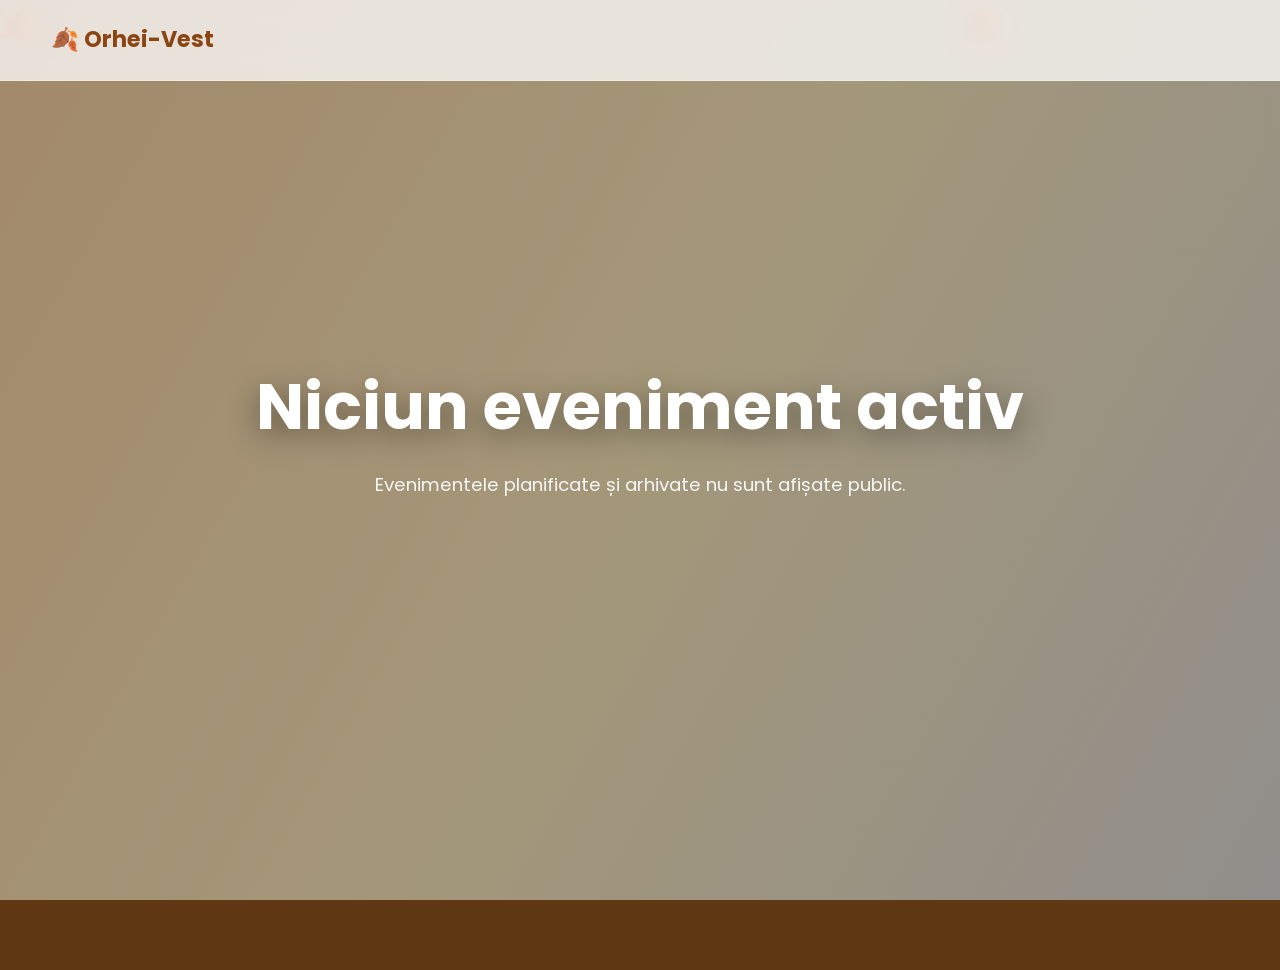
==== commit d0dfd08e: "Match TEST stylesheet stack to PROD" ====
--- a/index.html
+++ b/index.html
@@ -4,12 +4,16 @@
 <meta charset="UTF-8">
 <meta name="viewport" content="width=device-width,initial-scale=1.0">
 <title>Destindere • Congregația Orhei-Vest</title>
+<link rel="icon" href="icon.svg" type="image/svg+xml">
 <link rel="preconnect" href="https://fonts.googleapis.com">
 <link rel="preconnect" href="https://fonts.gstatic.com" crossorigin>
 <link href="https://fonts.googleapis.com/css2?family=Poppins:wght@300;400;500;600;700&display=swap" rel="stylesheet">
 <link rel="stylesheet" href="./assets/css/style.css">
 <link rel="stylesheet" href="./assets/css/animations.css">
 <link rel="stylesheet" href="./assets/css/responsive.css">
+<link rel="stylesheet" href="./assets/css/food.css">
+<link rel="stylesheet" href="./assets/css/gallery.css">
+<link rel="stylesheet" href="./assets/css/memories.css">
 
 </head>
 <body>
--- a/assets/css/style.css
+++ b/assets/css/style.css
@@ -46,9 +46,9 @@
   --border: rgba(255, 255, 255, 0.25);
   --glass: rgba(255, 255, 255, 0.18);
 
-  --shadow: 0 14px 38px rgba(91, 54, 24, 0.10);
-
-  --radius: 20px;
+  --shadow: 0 20px 50px rgba(0, 0, 0, 0.12);
+
+  --radius: 22px;
   --transition: 0.35s ease;
 
   --max-width: 1200px;
@@ -64,7 +64,7 @@
 }
 
 section {
-  padding: 72px 0;
+  padding: 90px 0;
 }
 
 img {
@@ -90,12 +90,12 @@
 
   text-align: center;
 
-  font-size: 2.15rem;
+  font-size: 2.4rem;
   line-height: 1.2;
 
   color: var(--secondary);
 
-  margin: 0 0 34px;
+  margin: 0 0 45px;
 
   font-weight: 700;
 }
@@ -105,12 +105,12 @@
 
   display: block;
 
-  width: 56px;
-  height: 3px;
+  width: 70px;
+  height: 4px;
 
   border-radius: 10px;
 
-  margin: 12px auto 0;
+  margin: 16px auto 0;
 
   background: linear-gradient(to right, var(--primary), var(--gold));
 }
@@ -142,11 +142,11 @@
   justify-content: space-between;
   align-items: center;
 
-  height: 68px;
+  height: 80px;
 }
 
 .logo {
-  font-size: 1.25rem;
+  font-size: 1.4rem;
 
   font-weight: 700;
 
@@ -156,7 +156,7 @@
 nav ul {
   display: flex;
 
-  gap: 28px;
+  gap: 35px;
 }
 
 nav a {
@@ -198,7 +198,7 @@
 ========================================================== */
 
 .hero {
-  min-height: 82vh;
+  min-height: 100vh;
 
   display: flex;
 
@@ -240,11 +240,11 @@
 .hero h1 {
   color: white;
 
-  font-size: 3.55rem;
+  font-size: 4rem;
 
   font-weight: 700;
 
-  margin-bottom: 10px;
+  margin-bottom: 12px;
 
   text-shadow: 0 8px 30px rgba(0, 0, 0, 0.4);
 }
@@ -254,17 +254,17 @@
 
   font-weight: 400;
 
-  font-size: 1.55rem;
-
-  margin-bottom: 14px;
+  font-size: 1.8rem;
+
+  margin-bottom: 18px;
 }
 
 .hero p {
   color: #f5f5f5;
 
-  font-size: 1.05rem;
-
-  margin-bottom: 28px;
+  font-size: 1.15rem;
+
+  margin-bottom: 45px;
 }
 
 /* ==========================================================
@@ -277,7 +277,7 @@
   align-items: center;
   justify-content: center;
 
-  padding: 14px 34px;
+  padding: 18px 42px;
 
   border-radius: 50px;
 
@@ -303,8 +303,8 @@
 ========================================================== */
 
 .countdown {
-  margin-top: 0;
-  margin-bottom: -2px;
+  margin-top: 10px;
+  margin-bottom: -10px;
 
   position: relative;
 
@@ -313,7 +313,7 @@
 
 .countdown .container {
   display: block;
-  margin-bottom: -30px;
+  margin-bottom: -50px;
 }
 
 .countdown-grid {
@@ -321,7 +321,7 @@
 
   grid-template-columns: repeat(4, 1fr);
 
-  gap: 18px;
+  gap: 25px;
 }
 
 .countdown-card {
@@ -333,7 +333,7 @@
 
   border-radius: var(--radius);
 
-  padding: 26px 18px;
+  padding: 35px 20px;
 
   text-align: center;
 
@@ -349,7 +349,7 @@
 .countdown-card span {
   display: block;
 
-  font-size: 2.65rem;
+  font-size: 3rem;
 
   font-weight: 700;
 
@@ -385,7 +385,7 @@
 
   grid-template-columns: repeat(3, 1fr);
 
-  gap: 22px;
+  gap: 30px;
 }
 
 .feature-card {
@@ -397,7 +397,7 @@
 
   border-radius: var(--radius);
 
-  padding: 32px 24px;
+  padding: 45px 30px;
 
   text-align: center;
 
@@ -413,13 +413,13 @@
 }
 
 .feature-card .icon {
-  font-size: 3rem;
-
-  margin-bottom: 14px;
+  font-size: 3.5rem;
+
+  margin-bottom: 20px;
 }
 
 .feature-card h3 {
-  font-size: 1.2rem;
+  font-size: 1.4rem;
 
   color: var(--secondary);
 
@@ -549,14 +549,14 @@
 }
 
 .stat-card {
-  width: 165px;
-  height: 135px;
+  width: 150px;
+  height: 150px;
 
   background: #ffffff;
 
   border-radius: var(--radius);
 
-  padding: 16px;
+  padding: 20px;
 
   display: flex;
 
@@ -588,7 +588,7 @@
 }
 
 .stat-card span {
-  font-size: 2.35rem;
+  font-size: 2.5rem;
 
   font-weight: 700;
 
@@ -622,7 +622,7 @@
 
   width: 100%;
 
-  height: 410px;
+  height: 450px;
 
   border: 0;
 }
@@ -750,42 +750,3 @@
 .hero-participation-btn{display:inline-flex;align-items:center;justify-content:center;min-width:220px;text-decoration:none;font-weight:600}
 
 .profile-section{padding:50px 0}.profile-card{max-width:520px;margin:auto;text-align:center;background:rgba(255,255,255,.78);padding:28px;border-radius:22px;box-shadow:0 16px 40px rgba(0,0,0,.08)}.profile-card h2{color:var(--secondary);margin-bottom:6px}.profile-card p{color:var(--gray);margin-bottom:18px}.nav-user{white-space:nowrap}
-
-
-/* ==========================================================
-   UI REFINEMENT
-========================================================== */
-
-.hero::after{
-  content:"";
-  position:absolute;
-  inset:auto 0 0;
-  height:180px;
-  background:linear-gradient(to top,rgba(247,243,238,.22),transparent);
-  pointer-events:none;
-}
-.hero .container{max-width:920px;padding:90px 20px 40px}
-.hero h2:first-child{font-size:1.05rem;letter-spacing:.04em;font-weight:500;opacity:.95}
-.hero .hero-bible-ref{margin-bottom:0;font-size:.82rem;letter-spacing:.08em;font-weight:500;opacity:.9}
-.section-title{letter-spacing:-.02em}
-.countdown-card{min-height:120px;display:flex;flex-direction:column;justify-content:center}
-.countdown-card small{font-size:.82rem;letter-spacing:.05em}
-.feature-card{min-height:170px;display:flex;flex-direction:column;align-items:center;justify-content:center}
-.feature-card .icon{font-size:3rem;margin-bottom:12px}
-.feature-card h3{margin-bottom:0}
-.stats .stat-card{min-height:135px}
-.location .section-title{margin-bottom:28px}
-.map{border:1px solid rgba(139,69,19,.08)}
-
-@media (max-width: 768px){
-  section{padding:58px 0}
-  .hero{min-height:82vh;padding:100px 18px 50px}
-  .hero .container{padding:55px 10px 25px}
-  .hero h1{font-size:2.45rem}
-  .hero h2{font-size:1.15rem}
-  .section-title{font-size:1.85rem;margin-bottom:28px}
-  .countdown-card{min-height:105px;padding:20px 12px}
-  .countdown-card span{font-size:2.15rem}
-  .feature-card{min-height:150px;padding:25px 18px}
-  .feature-card .icon{font-size:2.65rem}
-}
--- a/assets/css/food.css
+++ b/assets/css/food.css
@@ -0,0 +1,474 @@
+/* ==========================================================
+   FOOD - MODERN EVENT SUPPLIES
+========================================================== */
+
+.food {
+  background:
+    radial-gradient(
+      circle at 10% 20%,
+      rgba(251, 191, 36, 0.12),
+      transparent 35%
+    ),
+    linear-gradient(135deg, #fffaf5 0%, #f7eee3 100%);
+
+  overflow: hidden;
+}
+
+.food .container {
+  display: block;
+}
+
+/* ==========================================================
+   GRID
+========================================================== */
+
+#foodProgress {
+  width: 100%;
+  max-width: 1050px;
+
+  margin: 50px auto 0;
+
+  display: grid;
+
+  grid-template-columns: repeat(2, minmax(0, 1fr));
+
+  gap: 24px;
+}
+
+/* ==========================================================
+   CARD
+========================================================== */
+
+#foodProgress .food-card {
+  position: relative;
+
+  display: grid;
+
+  grid-template-columns: 76px 1fr;
+
+  gap: 20px;
+
+  min-height: 185px;
+
+  padding: 25px;
+
+  background: #ffffff;
+
+  border-radius: 26px;
+
+  border: 1px solid rgba(139, 69, 19, 0.08);
+
+  box-shadow: 0 8px 25px rgba(80, 50, 20, 0.06);
+
+  overflow: hidden;
+
+  transition:
+    transform 0.35s ease,
+    box-shadow 0.35s ease;
+}
+
+#foodProgress .food-card:hover {
+  transform: translateY(-7px);
+
+  box-shadow: 0 20px 45px rgba(80, 50, 20, 0.13);
+}
+
+/* ==========================================================
+   TOP DECORATION
+========================================================== */
+
+#foodProgress .food-card::after {
+  content: "";
+
+  position: absolute;
+
+  width: 120px;
+  height: 120px;
+
+  right: -50px;
+  top: -50px;
+
+  border-radius: 50%;
+
+  background: rgba(251, 191, 36, 0.08);
+
+  pointer-events: none;
+}
+
+/* ==========================================================
+   ICON
+========================================================== */
+
+#foodProgress .food-card-icon {
+  width: 76px;
+  height: 76px;
+
+  display: flex;
+
+  align-items: center;
+  justify-content: center;
+
+  border-radius: 24px;
+
+  background: linear-gradient(145deg, #fff4e4, #ffe2b8);
+
+  font-size: 38px;
+
+  line-height: 1;
+
+  box-shadow: 0 8px 20px rgba(217, 119, 6, 0.12);
+
+  z-index: 2;
+}
+
+/* ==========================================================
+   CONTENT
+========================================================== */
+
+#foodProgress .food-card-content {
+  min-width: 0;
+
+  display: flex;
+
+  flex-direction: column;
+
+  justify-content: center;
+
+  z-index: 2;
+}
+
+/* PRODUCT NAME */
+
+#foodProgress .food-card-content h3 {
+  margin: 0;
+
+  padding-right: 15px;
+
+  color: #603813;
+
+  font-size: 1.05rem;
+
+  font-weight: 600;
+
+  line-height: 1.35;
+}
+
+/* DESCRIPTION */
+
+#foodProgress .food-card-content p {
+  margin: 5px 0 18px;
+
+  color: #9a8f84;
+
+  font-size: 0.75rem;
+}
+
+/* ==========================================================
+   PROGRESS HEADER
+========================================================== */
+
+#foodProgress .food-card-bottom {
+  display: flex;
+
+  align-items: center;
+
+  justify-content: space-between;
+
+  margin-bottom: 9px;
+}
+
+#foodProgress .food-card-bottom span {
+  color: #8c8177;
+
+  font-size: 0.72rem;
+
+  font-weight: 500;
+
+  text-transform: uppercase;
+
+  letter-spacing: 0.5px;
+}
+
+#foodProgress .food-card-bottom strong {
+  color: #d97706;
+
+  font-size: 0.9rem;
+
+  font-weight: 700;
+}
+
+/* ==========================================================
+   PROGRESS TRACK
+========================================================== */
+
+#foodProgress .food-progress {
+  width: 100%;
+
+  height: 12px;
+
+  padding: 2px;
+
+  background: #f1ebe4;
+
+  border-radius: 999px;
+
+  overflow: hidden;
+
+  box-sizing: border-box;
+}
+
+/* ==========================================================
+   PROGRESS BAR
+========================================================== */
+
+#foodProgress .food-progress-bar {
+  width: 0%;
+
+  height: 100%;
+
+  border-radius: 999px;
+
+  background: linear-gradient(90deg, #d97706 0%, #f59e0b 50%, #fbbf24 100%);
+
+  box-shadow: 0 2px 8px rgba(217, 119, 6, 0.3);
+
+  transition: width 1.2s cubic-bezier(0.4, 0, 0.2, 1);
+}
+
+/* ==========================================================
+   EMPTY PROGRESS
+========================================================== */
+
+#foodProgress .food-progress-bar {
+  opacity: 1;
+}
+
+/* ==========================================================
+   TABLET
+========================================================== */
+
+@media (max-width: 850px) {
+  #foodProgress {
+    grid-template-columns: 1fr;
+
+    max-width: 650px;
+  }
+}
+
+/* ==========================================================
+   MOBILE
+========================================================== */
+
+@media (max-width: 500px) {
+  #foodProgress {
+    margin-top: 35px;
+
+    gap: 16px;
+  }
+
+  #foodProgress .food-card {
+    grid-template-columns: 58px 1fr;
+
+    gap: 15px;
+
+    min-height: 160px;
+
+    padding: 20px;
+
+    border-radius: 22px;
+  }
+
+  #foodProgress .food-card-icon {
+    width: 58px;
+    height: 58px;
+
+    border-radius: 19px;
+
+    font-size: 29px;
+  }
+
+  #foodProgress .food-card-content h3 {
+    font-size: 0.9rem;
+  }
+
+  #foodProgress .food-card-content p {
+    margin-bottom: 15px;
+
+    font-size: 0.68rem;
+  }
+
+  #foodProgress .food-card-bottom span {
+    font-size: 0.65rem;
+  }
+
+  #foodProgress .food-card-bottom strong {
+    font-size: 0.78rem;
+  }
+
+  #foodProgress .food-progress {
+    height: 10px;
+  }
+}
+
+.food-meta{font-size:13px;margin:6px 0 10px;color:#666}.progress-track{height:10px;background:#ece7e1;border-radius:99px;overflow:hidden}.food-item{margin-bottom:20px}.food-item-header{display:flex;justify-content:space-between;align-items:center;gap:10px}.food-name{display:flex;gap:8px;align-items:center;font-weight:600}.progress-bar{height:100%;background:#b45309;border-radius:99px;transition:width .4s ease}
+
+
+/* ==========================================================
+   V8 - CARD DESIGN USED BY THE ACTUAL FOOD DOM
+========================================================== */
+#foodProgress.food-grid {
+  width: 100%;
+  max-width: 1050px;
+  margin: 50px auto 0;
+  display: grid;
+  grid-template-columns: repeat(2, minmax(0, 1fr));
+  gap: 24px;
+}
+
+#foodProgress .food-card {
+  position: relative;
+  display: grid;
+  grid-template-columns: 76px minmax(0, 1fr);
+  gap: 20px;
+  min-height: 185px;
+  padding: 25px;
+  background: #fff;
+  border-radius: 26px;
+  border: 1px solid rgba(139, 69, 19, 0.08);
+  box-shadow: 0 8px 25px rgba(80, 50, 20, 0.06);
+  overflow: hidden;
+  transition: transform .25s ease, box-shadow .25s ease;
+}
+
+#foodProgress .food-card:hover {
+  transform: translateY(-4px);
+  box-shadow: 0 16px 36px rgba(80, 50, 20, 0.10);
+}
+
+#foodProgress .food-card::after {
+  content: "";
+  position: absolute;
+  width: 120px;
+  height: 120px;
+  right: -50px;
+  top: -50px;
+  border-radius: 50%;
+  background: rgba(251, 191, 36, .08);
+  pointer-events: none;
+}
+
+#foodProgress .food-card-icon {
+  width: 76px;
+  height: 76px;
+  display: flex;
+  align-items: center;
+  justify-content: center;
+  border-radius: 24px;
+  background: linear-gradient(145deg, #fff4e4, #ffe2b8);
+  font-size: 38px;
+  line-height: 1;
+  box-shadow: 0 8px 20px rgba(217, 119, 6, .12);
+  z-index: 1;
+}
+
+#foodProgress .food-card-content {
+  min-width: 0;
+  display: flex;
+  flex-direction: column;
+  justify-content: center;
+  z-index: 1;
+}
+
+#foodProgress .food-card-content h3 {
+  margin: 0;
+  color: #603813;
+  font-size: 1.05rem;
+  font-weight: 600;
+  line-height: 1.35;
+}
+
+#foodProgress .food-required-text {
+  margin: 5px 0 18px;
+  color: #9a8f84;
+  font-size: .75rem;
+}
+
+#foodProgress .food-card-bottom {
+  display: flex;
+  align-items: center;
+  justify-content: space-between;
+  gap: 10px;
+  margin-bottom: 9px;
+}
+
+#foodProgress .food-card-bottom span {
+  color: #8c8177;
+  font-size: .72rem;
+  font-weight: 500;
+  letter-spacing: .5px;
+}
+
+#foodProgress .food-card-bottom strong {
+  color: #d97706;
+  font-size: .9rem;
+  font-weight: 700;
+}
+
+#foodProgress .food-progress {
+  width: 100%;
+  height: 12px;
+  padding: 2px;
+  background: #f1ebe4;
+  border-radius: 999px;
+  overflow: hidden;
+  box-sizing: border-box;
+}
+
+#foodProgress .food-progress-bar {
+  width: 0;
+  height: 100%;
+  border-radius: 999px;
+  background: linear-gradient(90deg, #d97706 0%, #f59e0b 50%, #fbbf24 100%);
+  box-shadow: 0 2px 8px rgba(217, 119, 6, .25);
+  transition: width 1s cubic-bezier(.4, 0, .2, 1);
+}
+
+#foodProgress .food-card.is-complete .food-progress-bar {
+  background: linear-gradient(90deg, #15803d, #22c55e);
+}
+
+#foodProgress .food-card.is-complete .food-card-bottom strong {
+  color: #15803d;
+}
+
+.food-description {
+  text-align: center;
+  margin: 0 auto;
+  max-width: 700px;
+}
+
+@media (max-width: 850px) {
+  #foodProgress.food-grid { grid-template-columns: 1fr; max-width: 650px; }
+}
+
+@media (max-width: 500px) {
+  #foodProgress.food-grid { margin-top: 35px; gap: 16px; }
+  #foodProgress .food-card {
+    grid-template-columns: 58px minmax(0, 1fr);
+    gap: 15px;
+    min-height: 160px;
+    padding: 20px;
+    border-radius: 22px;
+  }
+  #foodProgress .food-card-icon {
+    width: 58px;
+    height: 58px;
+    border-radius: 19px;
+    font-size: 29px;
+  }
+  #foodProgress .food-card-content h3 { font-size: .9rem; }
+  #foodProgress .food-required-text { margin-bottom: 15px; font-size: .68rem; }
+  #foodProgress .food-card-bottom span { font-size: .65rem; }
+  #foodProgress .food-card-bottom strong { font-size: .78rem; }
+  #foodProgress .food-progress { height: 10px; }
+}
--- a/assets/css/gallery.css
+++ b/assets/css/gallery.css
@@ -0,0 +1,106 @@
+/* ==========================================================
+   GALLERY
+========================================================== */
+
+.gallery {
+  background: #fffdf9;
+}
+
+.gallery-grid {
+  width: 100%;
+  max-width: 1050px;
+  margin: 50px auto 0;
+
+  display: grid;
+  grid-template-columns: repeat(4, minmax(0, 1fr));
+  gap: 24px;
+}
+
+.gallery-card {
+  position: relative;
+
+  height: 260px;
+
+  border-radius: 26px;
+  overflow: hidden;
+
+  background: #ffffff;
+
+  box-shadow: 0 8px 25px rgba(80, 50, 20, 0.08);
+
+  transition:
+    transform 0.35s ease,
+    box-shadow 0.35s ease;
+}
+
+.gallery-card:hover {
+  transform: translateY(-7px);
+
+  box-shadow: 0 20px 45px rgba(80, 50, 20, 0.15);
+}
+
+.gallery-card img {
+  width: 100%;
+  height: 100%;
+
+  display: block;
+
+  object-fit: cover;
+
+  transition: transform 0.5s ease;
+}
+
+.gallery-card:hover img {
+  transform: scale(1.06);
+}
+
+/* ==========================================================
+   TABLET
+========================================================== */
+
+@media (max-width: 992px) {
+  .gallery-grid {
+    grid-template-columns: repeat(2, 1fr);
+  }
+
+  .gallery-card {
+    height: 240px;
+  }
+}
+
+/* ==========================================================
+   MOBILE
+========================================================== */
+
+@media (max-width: 500px) {
+  .gallery-grid {
+    grid-template-columns: 1fr;
+    gap: 16px;
+  }
+
+  .gallery-card {
+    height: 240px;
+    border-radius: 22px;
+  }
+}
+
+.gallery-title {
+  position: absolute;
+  left: 0;
+  right: 0;
+  bottom: 0;
+
+  padding: 35px 18px 18px;
+
+  color: #ffffff;
+  font-size: 1rem;
+  font-weight: 600;
+
+  text-align: center;
+
+  background: linear-gradient(to top, rgba(0, 0, 0, 0.72), rgba(0, 0, 0, 0));
+
+  z-index: 2;
+}
+.gallery-placeholder-card .gallery-missing{min-height:100%;height:100%;min-height:118px;place-items:center;align-content:center;gap:5px;background:#f4f0eb;color:#a49a90}.gallery-missing span{font-size:24px}.gallery-missing small{font-size:9px}.gallery-card:has(.gallery-missing){overflow:hidden}
+.gallery-drive{display:flex;justify-content:center;margin-top:55px}
--- a/assets/css/memories.css
+++ b/assets/css/memories.css
@@ -0,0 +1,251 @@
+/* ==========================================================
+   MEMORIES / UPLOAD
+========================================================== */
+
+.memories {
+  background:
+    radial-gradient(
+      circle at 90% 20%,
+      rgba(251, 191, 36, 0.12),
+      transparent 35%
+    ),
+    linear-gradient(135deg, #fffaf5 0%, #f7eee3 100%);
+}
+
+.memories-text {
+  max-width: 600px;
+  margin: -10px auto 35px;
+  text-align: center;
+  color: #8c8177;
+}
+
+.upload-card {
+  width: 100%;
+  max-width: 700px;
+  margin: 0 auto;
+
+  padding: 45px 35px;
+
+  background: #ffffff;
+
+  border-radius: 28px;
+
+  text-align: center;
+
+  border: 1px solid rgba(139, 69, 19, 0.08);
+
+  box-shadow: 0 10px 35px rgba(80, 50, 20, 0.08);
+
+  box-sizing: border-box;
+}
+
+.upload-icon {
+  width: 80px;
+  height: 80px;
+
+  margin: 0 auto 20px;
+
+  display: flex;
+  align-items: center;
+  justify-content: center;
+
+  border-radius: 24px;
+
+  background: linear-gradient(145deg, #fff4e4, #ffe2b8);
+
+  font-size: 38px;
+
+  box-shadow: 0 8px 20px rgba(217, 119, 6, 0.12);
+}
+
+.upload-card h3 {
+  margin: 0 0 8px;
+
+  color: #603813;
+
+  font-size: 1.2rem;
+}
+
+.upload-card > p {
+  margin: 0 0 25px;
+
+  color: #9a8f84;
+
+  font-size: 0.9rem;
+}
+
+/* ==========================================================
+   SELECT FILES
+========================================================== */
+
+.upload-button {
+  display: inline-flex;
+
+  align-items: center;
+  justify-content: center;
+
+  padding: 13px 24px;
+
+  border-radius: 14px;
+
+  background: #fff4e4;
+
+  color: #d97706;
+
+  font-size: 0.9rem;
+  font-weight: 600;
+
+  cursor: pointer;
+
+  border: 1px solid rgba(217, 119, 6, 0.15);
+
+  transition:
+    background 0.25s ease,
+    transform 0.25s ease;
+}
+
+.upload-button:hover {
+  background: #ffe7c7;
+
+  transform: translateY(-2px);
+}
+
+/* ==========================================================
+   SELECTED FILES
+========================================================== */
+
+#selectedFiles {
+  width: 100%;
+
+  margin: 25px 0 20px;
+
+  display: flex;
+
+  flex-direction: column;
+
+  gap: 8px;
+}
+
+.selected-file {
+  display: flex;
+
+  align-items: center;
+
+  gap: 10px;
+
+  padding: 10px 13px;
+
+  background: #faf7f3;
+
+  border-radius: 12px;
+
+  text-align: left;
+
+  border: 1px solid #eee6dd;
+}
+
+.selected-file-icon {
+  font-size: 20px;
+
+  flex-shrink: 0;
+}
+
+.selected-file-name {
+  flex: 1;
+
+  min-width: 0;
+
+  overflow: hidden;
+
+  white-space: nowrap;
+
+  text-overflow: ellipsis;
+
+  color: #604c3c;
+
+  font-size: 0.82rem;
+}
+
+.selected-file-size {
+  color: #a69a8e;
+
+  font-size: 0.72rem;
+
+  white-space: nowrap;
+}
+
+/* ==========================================================
+   UPLOAD BUTTON
+========================================================== */
+
+.upload-submit {
+  border: none;
+
+  margin-top: 5px;
+
+  min-width: 150px;
+}
+
+.upload-submit:disabled {
+  opacity: 0.45;
+
+  cursor: not-allowed;
+
+  transform: none;
+}
+
+/* ==========================================================
+   STATUS
+========================================================== */
+
+#uploadStatus {
+  min-height: 24px;
+
+  margin-top: 18px;
+
+  color: #8c8177;
+
+  font-size: 0.82rem;
+}
+
+/* ==========================================================
+   MOBILE
+========================================================== */
+
+@media (max-width: 500px) {
+  .upload-card {
+    padding: 35px 20px;
+
+    border-radius: 22px;
+  }
+
+  .upload-icon {
+    width: 68px;
+    height: 68px;
+
+    border-radius: 20px;
+
+    font-size: 32px;
+  }
+
+  .upload-card h3 {
+    font-size: 1.05rem;
+  }
+
+  .upload-card > p {
+    font-size: 0.82rem;
+  }
+
+  .upload-button {
+    width: 100%;
+    box-sizing: border-box;
+  }
+
+  .upload-submit {
+    width: 100%;
+  }
+
+  .selected-file {
+    padding: 9px 10px;
+  }
+}
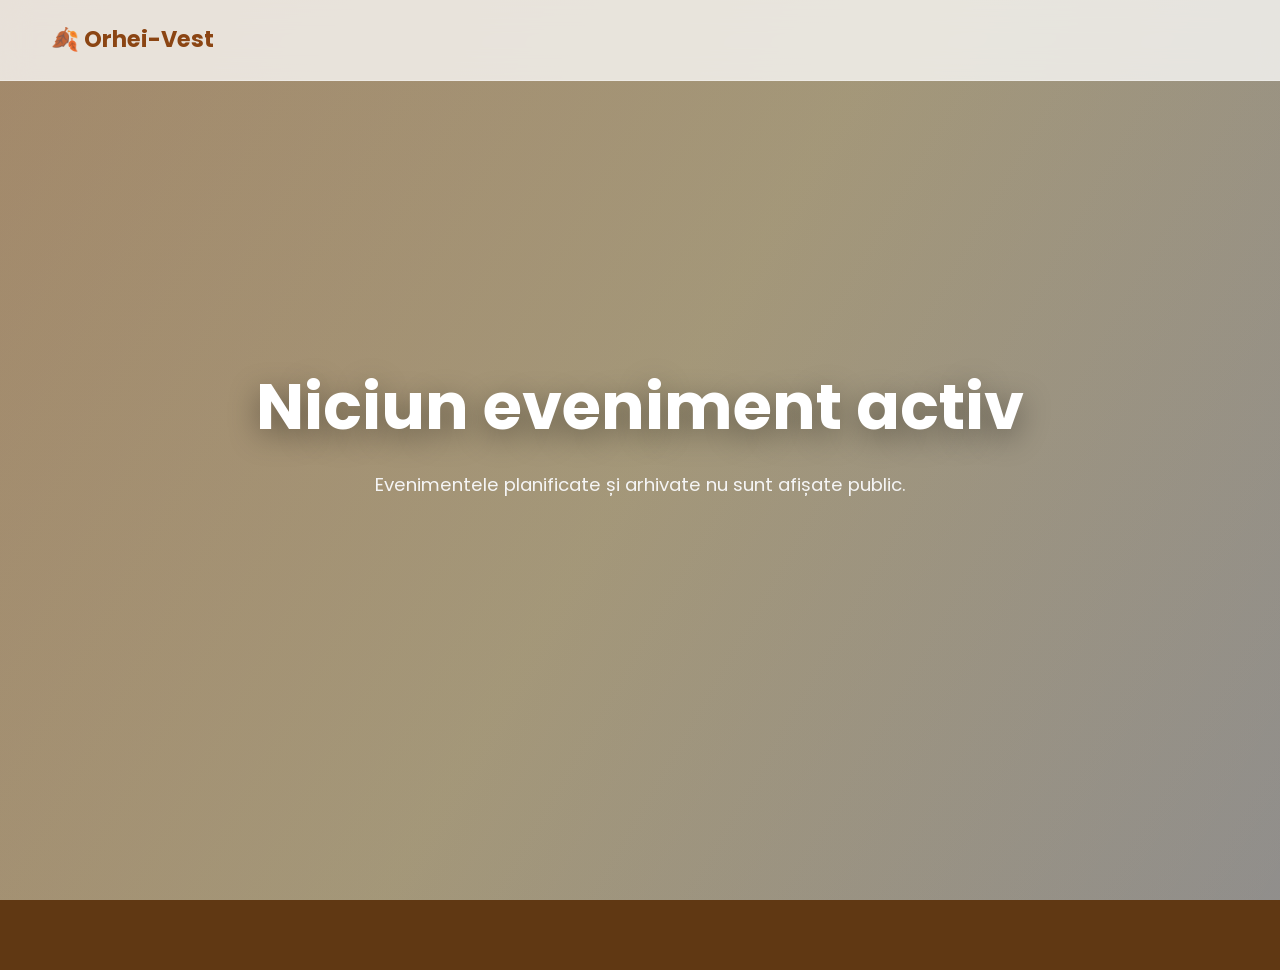
==== commit b6d284b7: "Add multiple spring particles to event background" ====
--- a/index.html
+++ b/index.html
@@ -17,7 +17,7 @@
 
 </head>
 <body>
-<div class="leaves"></div>
+<div class="leaves spring-particles" aria-hidden="true"><span>🌸</span><span>🌼</span><span>🌸</span><span>🌷</span><span>🍃</span><span>🍃</span><span>🌿</span></div>
 <header><nav class="container"><div class="logo" id="navLogo">🍂 Orhei-Vest</div><ul id="mainNav"></ul></nav></header>
 <main id="app"></main>
 <footer><p id="footerText"></p></footer>
--- a/assets/css/style.css
+++ b/assets/css/style.css
@@ -54,6 +54,54 @@
   --max-width: 1200px;
 }
 
+
+
+/* ==========================================================
+   TEMĂ DE PRIMĂVARĂ
+   Activată automat pentru evenimentele cu „PRIMĂVARĂ”.
+========================================================== */
+
+body.season-spring {
+  --primary: #49a96b;
+  --primary-dark: #2f855a;
+  --secondary: #2f6f4e;
+  --gold: #f6c453;
+  --cream: #fffdf5;
+  --border: rgba(255, 255, 255, 0.35);
+  --glass: rgba(255, 255, 255, 0.22);
+}
+
+body.season-spring {
+  background: #f5fbf4;
+}
+
+body.season-spring .features {
+  background: #f5fbf4;
+}
+
+body.season-spring .register {
+  background: linear-gradient(to bottom, #fffef8, #eef8ef);
+}
+
+body.season-spring .hero::before {
+  background: linear-gradient(
+    120deg,
+    rgba(73, 169, 107, 0.20),
+    rgba(246, 196, 83, 0.16),
+    rgba(255, 255, 255, 0.04)
+  );
+}
+
+body.season-spring .section-title::after {
+  background: linear-gradient(to right, var(--primary), var(--gold));
+}
+
+body.season-spring .logo,
+body.season-spring .section-title,
+body.season-spring .feature-card h3 {
+  color: var(--secondary);
+}
+
 /* ==========================================================
    GLOBAL
 ========================================================== */
@@ -229,6 +277,31 @@
     rgba(251, 191, 36, 0.18),
     transparent
   );
+
+  z-index: 2;
+}
+
+.hero-configured-image {
+  position: absolute;
+  inset: 0;
+  width: 100%;
+  height: 100%;
+  max-width: none;
+  object-fit: cover;
+  object-position: center;
+  z-index: 0;
+}
+
+.hero.has-configured-image {
+  background: #2f2f2f;
+}
+
+.hero.has-configured-image::after {
+  content: "";
+  position: absolute;
+  inset: 0;
+  z-index: 1;
+  background: rgba(20, 20, 20, 0.45);
 }
 
 .hero .container {
@@ -498,29 +571,76 @@
   box-shadow: 0 0 0 5px rgba(217, 119, 6, 0.15);
 }
 
+/* ==========================================================
+   SHARED BUTTON STYLE
+   Toate butoanele principale folosesc același limbaj vizual.
+========================================================== */
+
+.btn,
+button,
+.register button,
+.hero-participation-btn,
+.upload-button {
+  display: inline-flex;
+  align-items: center;
+  justify-content: center;
+  min-height: 52px;
+  padding: 14px 28px;
+  border: none;
+  border-radius: 15px;
+  font-family: "Poppins", sans-serif;
+  font-size: 1rem;
+  font-weight: 600;
+  line-height: 1.2;
+  color: #ffffff;
+  text-decoration: none;
+  background: linear-gradient(135deg, var(--primary), var(--gold));
+  box-shadow: var(--shadow);
+  cursor: pointer;
+  transition: var(--transition);
+  box-sizing: border-box;
+}
+
+.btn:hover,
+button:hover,
+.register button:hover,
+.hero-participation-btn:hover,
+.upload-button:hover {
+  transform: translateY(-4px);
+  box-shadow: 0 15px 35px rgba(217, 119, 6, 0.35);
+}
+
+.btn:disabled,
+button:disabled {
+  opacity: .55;
+  cursor: not-allowed;
+  transform: none;
+  box-shadow: var(--shadow);
+}
+
 .register button {
-  border: none;
-
-  cursor: pointer;
-
-  padding: 18px;
-
-  border-radius: 50px;
-
+  width: 100%;
+}
+
+.hero-participation-btn {
+  display: inline-flex;
+  align-items: center;
+  justify-content: center;
+  margin-top: 28px;
+  padding: 14px 28px;
+  border-radius: 15px;
+  color: #ffffff;
+  text-decoration: none;
   font-size: 1rem;
-
   font-weight: 600;
-
-  color: white;
-
+  font-family: "Poppins", sans-serif;
   background: linear-gradient(135deg, var(--primary), var(--gold));
-
+  box-shadow: var(--shadow);
   transition: var(--transition);
 }
 
-.register button:hover {
+.hero-participation-btn:hover {
   transform: translateY(-4px);
-
   box-shadow: 0 15px 35px rgba(217, 119, 6, 0.35);
 }
 
@@ -750,3 +870,79 @@
 .hero-participation-btn{display:inline-flex;align-items:center;justify-content:center;min-width:220px;text-decoration:none;font-weight:600}
 
 .profile-section{padding:50px 0}.profile-card{max-width:520px;margin:auto;text-align:center;background:rgba(255,255,255,.78);padding:28px;border-radius:22px;box-shadow:0 16px 40px rgba(0,0,0,.08)}.profile-card h2{color:var(--secondary);margin-bottom:6px}.profile-card p{color:var(--gray);margin-bottom:18px}.nav-user{white-space:nowrap}
+
+/* ==========================================================
+   FUNDAL PRIMĂVARĂ
+========================================================== */
+
+body.season-spring {
+  background: #f7f4f7;
+}
+
+body.season-spring .features {
+  background: linear-gradient(180deg, #f8f5f8 0%, #eef7f1 100%);
+}
+
+body.season-spring .register {
+  background: linear-gradient(180deg, #fffafd 0%, #f0f8f2 100%);
+}
+
+body.season-spring .register form {
+  background: linear-gradient(145deg, rgba(255,255,255,.92), rgba(245,251,247,.96));
+  border: 1px solid rgba(117, 184, 137, .20);
+  box-shadow: 0 20px 50px rgba(86, 128, 101, .12);
+}
+
+body.season-spring .register input,
+body.season-spring .register select,
+body.season-spring .register textarea {
+  background: #fffefe;
+  border-color: rgba(117, 184, 137, .14);
+}
+
+body.season-spring .register input:focus,
+body.season-spring .register select:focus,
+body.season-spring .register textarea:focus {
+  border-color: #75b889;
+  box-shadow: 0 0 0 5px rgba(117, 184, 137, .14);
+}
+
+body.season-spring .register .product-row {
+  background: linear-gradient(135deg, rgba(239,248,242,.85), rgba(253,243,248,.75));
+  border-radius: 16px;
+  padding: 10px;
+  border: 1px solid rgba(117, 184, 137, .12);
+}
+
+body.season-spring .register strong {
+  color: #47775b;
+}
+
+body.season-spring .register button {
+  background: linear-gradient(135deg, #65ad7d, #d99bb8);
+  box-shadow: 0 12px 30px rgba(101, 173, 125, .22);
+}
+
+body.season-spring .register button:hover {
+  box-shadow: 0 18px 35px rgba(101, 173, 125, .30);
+}
+
+body.season-spring footer {
+  background: linear-gradient(135deg, #dff1e5 0%, #f7e8f1 100%);
+  color: #496052;
+}
+
+body.season-spring .countdown-card,
+body.season-spring .feature-card,
+body.season-spring .register form {
+  border-color: rgba(112, 170, 132, 0.18);
+}
+
+body.season-spring .section-title,
+body.season-spring .feature-card h3 {
+  color: #47775b;
+}
+
+body.season-spring .section-title::after {
+  background: linear-gradient(90deg, #75b889, #e6a9c4);
+}
--- a/assets/css/animations.css
+++ b/assets/css/animations.css
@@ -19,7 +19,7 @@
 }
 
 /* ==========================================
-   Frunze
+   Frunze / particule sezoniere
 ========================================== */
 
 .leaves {
@@ -33,39 +33,84 @@
 .leaves::before,
 .leaves::after {
   content: "🍂";
-
   position: absolute;
-
   font-size: 2rem;
-
   animation: fall 15s linear infinite;
 }
 
 .leaves::after {
   left: 75%;
-
   animation-duration: 18s;
   animation-delay: 5s;
 }
 
+.spring-particles {
+  display: none;
+}
+
+body.season-spring .spring-particles {
+  display: block;
+  opacity: 0.82;
+}
+
+body.season-spring .spring-particles::before,
+body.season-spring .spring-particles::after {
+  display: none;
+}
+
+body.season-spring .spring-particles span {
+  position: absolute;
+  top: -12vh;
+  left: var(--left);
+  font-size: var(--size);
+  line-height: 1;
+  opacity: 0;
+  filter: drop-shadow(0 2px 5px rgba(120, 150, 130, 0.12));
+  animation: springSnow var(--duration) linear infinite;
+  animation-delay: var(--delay);
+}
+
+body.season-spring .spring-particles span:nth-child(1) { --left: 8%;  --size: 1.35rem; --duration: 10s; --delay: -1s; }
+body.season-spring .spring-particles span:nth-child(2) { --left: 22%; --size: 1.15rem; --duration: 13s; --delay: -6s; }
+body.season-spring .spring-particles span:nth-child(3) { --left: 38%; --size: 1.5rem;  --duration: 11s; --delay: -3s; }
+body.season-spring .spring-particles span:nth-child(4) { --left: 56%; --size: 1.25rem; --duration: 15s; --delay: -9s; }
+body.season-spring .spring-particles span:nth-child(5) { --left: 70%; --size: 1.05rem; --duration: 12s; --delay: -5s; }
+body.season-spring .spring-particles span:nth-child(6) { --left: 84%; --size: 1.2rem;  --duration: 14s; --delay: -10s; }
+body.season-spring .spring-particles span:nth-child(7) { --left: 94%; --size: 1rem;    --duration: 16s; --delay: -7s; }
+
+@keyframes springSnow {
+  0% {
+    transform: translate3d(0, -12vh, 0) rotate(0deg);
+    opacity: 0;
+  }
+  8% {
+    opacity: 0.78;
+  }
+  28% {
+    transform: translate3d(38px, 28vh, 0) rotate(95deg);
+  }
+  52% {
+    transform: translate3d(-28px, 56vh, 0) rotate(190deg);
+  }
+  76% {
+    transform: translate3d(34px, 82vh, 0) rotate(285deg);
+  }
+  100% {
+    transform: translate3d(-12px, 115vh, 0) rotate(380deg);
+    opacity: 0;
+  }
+}
+
 @keyframes fall {
   0% {
     transform: translateY(-120px) rotate(0deg);
-
-    opacity: 0;
-
+    opacity: 0;
     left: 15%;
   }
-
-  15% {
-    opacity: 1;
-  }
-
+  15% { opacity: 1; }
   100% {
     transform: translateY(120vh) rotate(720deg);
-
     left: 85%;
-
     opacity: 0;
   }
 }
@@ -190,3 +235,14 @@
     transform: translateY(0);
   }
 }
+
+
+/* Elemente suplimentare de primăvară: 4 flori + 3 frunze */
+body.season-spring .leaves {
+  background-image:
+    url("data:image/svg+xml,%3Csvg xmlns='http://www.w3.org/2000/svg' width='28' height='28' viewBox='0 0 28 28'%3E%3Cg fill='none' stroke='%23d99bb8' stroke-width='1.5'%3E%3Ccircle cx='14' cy='7' r='3'/%3E%3Ccircle cx='14' cy='21' r='3'/%3E%3Ccircle cx='7' cy='14' r='3'/%3E%3Ccircle cx='21' cy='14' r='3'/%3E%3C/g%3E%3Ccircle cx='14' cy='14' r='2' fill='%23e6b95c'/%3E%3C/svg%3E"),
+    url("data:image/svg+xml,%3Csvg xmlns='http://www.w3.org/2000/svg' width='26' height='26' viewBox='0 0 26 26'%3E%3Cpath d='M4 20C9 8 16 5 22 4c-1 7-5 14-18 16Z' fill='%2375b889' fill-opacity='.75'/%3E%3C/svg%3E");
+  background-repeat: no-repeat;
+  background-position: 18% -40px, 72% -90px;
+  background-size: 24px 24px, 22px 22px;
+}
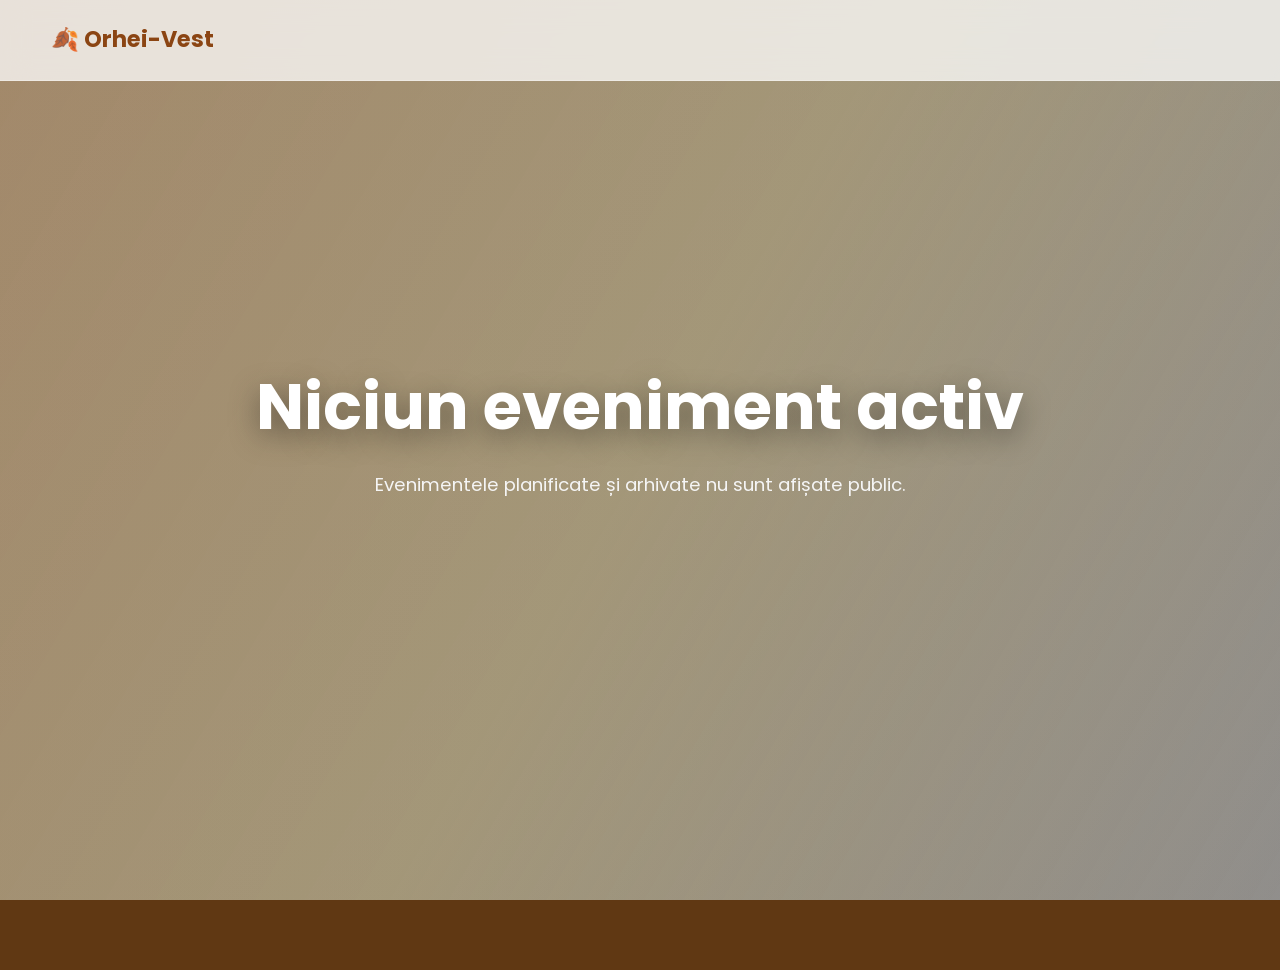
==== commit 89e1bf31: "Bust browser cache for seasonal theme assets" ====
--- a/index.html
+++ b/index.html
@@ -8,22 +8,22 @@
 <link rel="preconnect" href="https://fonts.googleapis.com">
 <link rel="preconnect" href="https://fonts.gstatic.com" crossorigin>
 <link href="https://fonts.googleapis.com/css2?family=Poppins:wght@300;400;500;600;700&display=swap" rel="stylesheet">
-<link rel="stylesheet" href="./assets/css/style.css">
-<link rel="stylesheet" href="./assets/css/animations.css">
-<link rel="stylesheet" href="./assets/css/responsive.css">
-<link rel="stylesheet" href="./assets/css/food.css">
-<link rel="stylesheet" href="./assets/css/gallery.css">
-<link rel="stylesheet" href="./assets/css/memories.css">
+<link rel="stylesheet" href="./assets/css/style.css?v=20260924-theme2">
+<link rel="stylesheet" href="./assets/css/animations.css?v=20260924-theme2">
+<link rel="stylesheet" href="./assets/css/responsive.css?v=20260924-theme2">
+<link rel="stylesheet" href="./assets/css/food.css?v=20260924-theme2">
+<link rel="stylesheet" href="./assets/css/gallery.css?v=20260924-theme2">
+<link rel="stylesheet" href="./assets/css/memories.css?v=20260924-theme2">
 
 </head>
 <body>
-<div class="leaves spring-particles" aria-hidden="true"><span>🌸</span><span>🌼</span><span>🌸</span><span>🌷</span><span>🍃</span><span>🍃</span><span>🌿</span></div>
+<div id="themeParticles" class="theme-particles" aria-hidden="true"></div>
 <header><nav class="container"><div class="logo" id="navLogo">🍂 Orhei-Vest</div><ul id="mainNav"></ul></nav></header>
 <main id="app"></main>
 <footer><p id="footerText"></p></footer>
-<script src="./config.js"></script>
-<script src="./assets/js/site.js"></script>
-<script src="./assets/js/upload.js"></script>
-<script src="./assets/js/google-sheet.js"></script>
+<script src="./config.js?v=20260924-theme2"></script>
+<script src="./assets/js/site.js?v=20260924-theme2"></script>
+<script src="./assets/js/upload.js?v=20260924-theme2"></script>
+<script src="./assets/js/google-sheet.js?v=20260924-theme2"></script>
 </body>
 </html>
--- a/assets/css/style.css
+++ b/assets/css/style.css
@@ -55,52 +55,6 @@
 }
 
 
-
-/* ==========================================================
-   TEMĂ DE PRIMĂVARĂ
-   Activată automat pentru evenimentele cu „PRIMĂVARĂ”.
-========================================================== */
-
-body.season-spring {
-  --primary: #49a96b;
-  --primary-dark: #2f855a;
-  --secondary: #2f6f4e;
-  --gold: #f6c453;
-  --cream: #fffdf5;
-  --border: rgba(255, 255, 255, 0.35);
-  --glass: rgba(255, 255, 255, 0.22);
-}
-
-body.season-spring {
-  background: #f5fbf4;
-}
-
-body.season-spring .features {
-  background: #f5fbf4;
-}
-
-body.season-spring .register {
-  background: linear-gradient(to bottom, #fffef8, #eef8ef);
-}
-
-body.season-spring .hero::before {
-  background: linear-gradient(
-    120deg,
-    rgba(73, 169, 107, 0.20),
-    rgba(246, 196, 83, 0.16),
-    rgba(255, 255, 255, 0.04)
-  );
-}
-
-body.season-spring .section-title::after {
-  background: linear-gradient(to right, var(--primary), var(--gold));
-}
-
-body.season-spring .logo,
-body.season-spring .section-title,
-body.season-spring .feature-card h3 {
-  color: var(--secondary);
-}
 
 /* ==========================================================
    GLOBAL
@@ -338,6 +292,136 @@
   font-size: 1.15rem;
 
   margin-bottom: 45px;
+}
+
+/* ==========================================================
+   PLANNED EVENT / EVENIMENT ÎN CURÂND
+========================================================== */
+
+.planned-event {
+  isolation: isolate;
+}
+
+.planned-event::before {
+  background:
+    radial-gradient(circle at 50% 42%, rgba(255, 255, 255, 0.16), transparent 32%),
+    linear-gradient(120deg, rgba(35, 85, 58, 0.52), rgba(190, 126, 157, 0.24), transparent 72%);
+}
+
+.planned-event::after {
+  content: "";
+  position: absolute;
+  width: 520px;
+  height: 520px;
+  border-radius: 50%;
+  top: 50%;
+  left: 50%;
+  transform: translate(-50%, -50%);
+  background: radial-gradient(circle, rgba(255,255,255,.10) 0%, rgba(255,255,255,0) 68%);
+  filter: blur(2px);
+  pointer-events: none;
+  z-index: 2;
+}
+
+.planned-event .container {
+  width: min(900px, calc(100% - 32px));
+  padding: 54px 42px;
+  border: 1px solid rgba(255,255,255,.28);
+  border-radius: 32px;
+  background: linear-gradient(
+    145deg,
+    rgba(255,255,255,.15),
+    rgba(255,255,255,.06)
+  );
+  backdrop-filter: blur(16px);
+  -webkit-backdrop-filter: blur(16px);
+  box-shadow:
+    0 30px 80px rgba(0,0,0,.28),
+    inset 0 1px 0 rgba(255,255,255,.22);
+}
+
+.planned-event .hero-bible-ref {
+  display: inline-flex;
+  align-items: center;
+  justify-content: center;
+  margin: 0 auto 22px;
+  padding: 9px 17px;
+  border: 1px solid rgba(255,255,255,.28);
+  border-radius: 999px;
+  background: rgba(255,255,255,.10);
+  color: rgba(255,255,255,.92);
+  font-size: .78rem;
+  font-weight: 700;
+  letter-spacing: .16em;
+  text-transform: uppercase;
+  box-shadow: 0 8px 24px rgba(0,0,0,.14);
+}
+
+.planned-event h2 {
+  margin: 0 0 10px;
+  color: #fff;
+  font-size: clamp(1.55rem, 3vw, 2.35rem);
+  font-weight: 600;
+  letter-spacing: -.02em;
+  text-shadow: 0 5px 22px rgba(0,0,0,.28);
+}
+
+.planned-event h1 {
+  margin: 0 0 24px;
+  color: #fff;
+  font-size: clamp(3.4rem, 8vw, 6.4rem);
+  line-height: .95;
+  font-weight: 800;
+  letter-spacing: -.055em;
+  text-shadow:
+    0 8px 30px rgba(0,0,0,.30),
+    0 0 45px rgba(255,255,255,.10);
+}
+
+.planned-event-date,
+.planned-event-location {
+  margin: 10px 0;
+  color: rgba(255,255,255,.94);
+  font-size: clamp(1rem, 2vw, 1.18rem);
+  font-weight: 500;
+}
+
+.planned-event-date {
+  display: inline-flex;
+  align-items: center;
+  gap: 8px;
+  padding: 12px 18px;
+  border-radius: 14px;
+  background: rgba(255,255,255,.11);
+  border: 1px solid rgba(255,255,255,.17);
+}
+
+.planned-event-location {
+  margin-top: 16px;
+}
+
+.planned-event-message {
+  margin: 26px 0 0 !important;
+  color: rgba(255,255,255,.72) !important;
+  font-size: .98rem !important;
+  letter-spacing: .01em;
+}
+
+@media (max-width: 640px) {
+  .planned-event .container {
+    width: min(100% - 22px, 900px);
+    padding: 40px 20px;
+    border-radius: 24px;
+  }
+
+  .planned-event h1 {
+    font-size: clamp(3rem, 17vw, 4.5rem);
+  }
+
+  .planned-event-date {
+    flex-wrap: wrap;
+    justify-content: center;
+  }
 }
 
 /* ==========================================================
@@ -872,77 +956,130 @@
 .profile-section{padding:50px 0}.profile-card{max-width:520px;margin:auto;text-align:center;background:rgba(255,255,255,.78);padding:28px;border-radius:22px;box-shadow:0 16px 40px rgba(0,0,0,.08)}.profile-card h2{color:var(--secondary);margin-bottom:6px}.profile-card p{color:var(--gray);margin-bottom:18px}.nav-user{white-space:nowrap}
 
 /* ==========================================================
-   FUNDAL PRIMĂVARĂ
-========================================================== */
-
-body.season-spring {
-  background: #f7f4f7;
-}
-
-body.season-spring .features {
-  background: linear-gradient(180deg, #f8f5f8 0%, #eef7f1 100%);
-}
-
-body.season-spring .register {
-  background: linear-gradient(180deg, #fffafd 0%, #f0f8f2 100%);
-}
-
-body.season-spring .register form {
-  background: linear-gradient(145deg, rgba(255,255,255,.92), rgba(245,251,247,.96));
-  border: 1px solid rgba(117, 184, 137, .20);
-  box-shadow: 0 20px 50px rgba(86, 128, 101, .12);
-}
-
-body.season-spring .register input,
-body.season-spring .register select,
-body.season-spring .register textarea {
-  background: #fffefe;
-  border-color: rgba(117, 184, 137, .14);
-}
-
-body.season-spring .register input:focus,
-body.season-spring .register select:focus,
-body.season-spring .register textarea:focus {
-  border-color: #75b889;
-  box-shadow: 0 0 0 5px rgba(117, 184, 137, .14);
-}
-
-body.season-spring .register .product-row {
-  background: linear-gradient(135deg, rgba(239,248,242,.85), rgba(253,243,248,.75));
-  border-radius: 16px;
-  padding: 10px;
-  border: 1px solid rgba(117, 184, 137, .12);
-}
-
-body.season-spring .register strong {
-  color: #47775b;
-}
-
-body.season-spring .register button {
-  background: linear-gradient(135deg, #65ad7d, #d99bb8);
-  box-shadow: 0 12px 30px rgba(101, 173, 125, .22);
-}
-
-body.season-spring .register button:hover {
-  box-shadow: 0 18px 35px rgba(101, 173, 125, .30);
-}
-
-body.season-spring footer {
-  background: linear-gradient(135deg, #dff1e5 0%, #f7e8f1 100%);
-  color: #496052;
-}
-
-body.season-spring .countdown-card,
-body.season-spring .feature-card,
-body.season-spring .register form {
-  border-color: rgba(112, 170, 132, 0.18);
-}
-
-body.season-spring .section-title,
-body.season-spring .feature-card h3 {
-  color: #47775b;
-}
-
-body.season-spring .section-title::after {
-  background: linear-gradient(90deg, #75b889, #e6a9c4);
-}
+   SISTEM TEME
+   event.theme = auto | spring | summer | autumn | winter
+========================================================== */
+
+body.theme-spring,
+body.theme-summer,
+body.theme-autumn,
+body.theme-winter{
+  --page-bg:#f7f3ee;
+  --section-bg:#f7f3ee;
+  --surface:#ffffff;
+  --surface-soft:rgba(255,255,255,.82);
+  --text:#2b2b2b;
+  --muted:#6b7280;
+  --footer-bg:#603813;
+  --footer-text:#ffffff;
+  --accent:var(--gold);
+  --hero-overlay:linear-gradient(120deg,rgba(20,20,20,.45),rgba(20,20,20,.18));
+  background:var(--page-bg);
+  color:var(--text);
+}
+
+body.theme-spring{
+  --primary:#49a96b;--primary-dark:#2f855a;--secondary:#2f6f4e;--gold:#f6c453;
+  --page-bg:#f5fbf4;--section-bg:#f5fbf4;--surface:#ffffff;--surface-soft:rgba(255,255,255,.88);
+  --muted:#64756b;--footer-bg:linear-gradient(135deg,#dff1e5,#f7e8f1);--footer-text:#496052;
+  --accent:#d99bb8;--hero-overlay:linear-gradient(120deg,rgba(47,133,90,.30),rgba(246,196,83,.16));
+}
+body.theme-summer{
+  --primary:#0ea5a8;--primary-dark:#087f83;--secondary:#126782;--gold:#facc15;
+  --page-bg:#effbfc;--section-bg:#f4fbfc;--surface:#ffffff;--surface-soft:rgba(255,255,255,.88);
+  --muted:#58717a;--footer-bg:linear-gradient(135deg,#075985,#0f766e);--footer-text:#ffffff;
+  --accent:#38bdf8;--hero-overlay:linear-gradient(120deg,rgba(8,127,131,.30),rgba(250,204,21,.16));
+}
+body.theme-autumn{
+  --primary:#d97706;--primary-dark:#b45309;--secondary:#8b4513;--gold:#fbbf24;
+  --page-bg:#f7f3ee;--section-bg:#f7f3ee;--surface:#ffffff;--surface-soft:rgba(255,255,255,.86);
+  --muted:#6b625b;--footer-bg:#603813;--footer-text:#ffffff;
+  --accent:#b85c38;--hero-overlay:linear-gradient(120deg,rgba(96,56,19,.34),rgba(217,119,6,.14));
+}
+body.theme-winter{
+  --primary:#3b82c4;--primary-dark:#245f96;--secondary:#244b73;--gold:#dbeafe;
+  --page-bg:#f1f6fb;--section-bg:#f6f9fc;--surface:#ffffff;--surface-soft:rgba(255,255,255,.90);
+  --muted:#607286;--footer-bg:linear-gradient(135deg,#102a43,#1e4b72);--footer-text:#ffffff;
+  --accent:#bfdbfe;--hero-overlay:linear-gradient(120deg,rgba(16,42,67,.42),rgba(59,130,196,.18));
+}
+
+body.theme-spring .features,body.theme-summer .features,body.theme-autumn .features,body.theme-winter .features{background:var(--section-bg)}
+body.theme-spring .register,body.theme-summer .register,body.theme-autumn .register,body.theme-winter .register{background:linear-gradient(180deg,var(--surface),var(--section-bg))}
+body.theme-spring .hero::before,body.theme-summer .hero::before,body.theme-autumn .hero::before,body.theme-winter .hero::before{background:var(--hero-overlay)}
+body.theme-spring .section-title::after,body.theme-summer .section-title::after,body.theme-autumn .section-title::after,body.theme-winter .section-title::after{background:linear-gradient(90deg,var(--primary),var(--accent))}
+body.theme-spring .section-title,body.theme-summer .section-title,body.theme-autumn .section-title,body.theme-winter .section-title{color:var(--secondary)}
+body.theme-spring .feature-card h3,body.theme-summer .feature-card h3,body.theme-autumn .feature-card h3,body.theme-winter .feature-card h3{color:var(--secondary)}
+body.theme-spring .btn,body.theme-spring button,body.theme-spring .register button,
+body.theme-summer .btn,body.theme-summer button,body.theme-summer .register button,
+body.theme-autumn .btn,body.theme-autumn button,body.theme-autumn .register button,
+body.theme-winter .btn,body.theme-winter button,body.theme-winter .register button{
+  background:linear-gradient(135deg,var(--primary),var(--accent));
+}
+body.theme-spring footer,body.theme-summer footer,body.theme-autumn footer,body.theme-winter footer{background:var(--footer-bg);color:var(--footer-text)}
+body.theme-spring .planned-event .container,body.theme-summer .planned-event .container,
+body.theme-autumn .planned-event .container,body.theme-winter .planned-event .container{
+  border-color:rgba(255,255,255,.34);
+  background:linear-gradient(145deg,rgba(255,255,255,.20),rgba(255,255,255,.06));
+}
+body.theme-spring .planned-event h1,body.theme-summer .planned-event h1,
+body.theme-autumn .planned-event h1,body.theme-winter .planned-event h1{
+  background:linear-gradient(90deg,#fff,var(--accent),#fff);
+  -webkit-background-clip:text;background-clip:text;color:transparent;
+}
+
+/* ==========================================================
+   TEME: MODULES GLOBALE
+   Ținem componentele pe variabile, nu pe culori fixe.
+========================================================== */
+
+body.theme-spring .countdown-card,body.theme-summer .countdown-card,body.theme-autumn .countdown-card,body.theme-winter .countdown-card,
+body.theme-spring .feature-card,body.theme-summer .feature-card,body.theme-autumn .feature-card,body.theme-winter .feature-card,
+body.theme-spring .register form,body.theme-summer .register form,body.theme-autumn .register form,body.theme-winter .register form,
+body.theme-spring .stat-card,body.theme-summer .stat-card,body.theme-autumn .stat-card,body.theme-winter .stat-card{
+  background:var(--surface-soft);
+  color:var(--text);
+  border-color:color-mix(in srgb,var(--primary) 12%,transparent);
+}
+
+body.theme-spring .countdown-card small,body.theme-summer .countdown-card small,body.theme-autumn .countdown-card small,body.theme-winter .countdown-card small,
+body.theme-spring .feature-card p,body.theme-summer .feature-card p,body.theme-autumn .feature-card p,body.theme-winter .feature-card p,
+body.theme-spring .stat-card h3,body.theme-summer .stat-card h3,body.theme-autumn .stat-card h3,body.theme-winter .stat-card h3{
+  color:var(--muted);
+}
+
+body.theme-spring .stats,body.theme-summer .stats,body.theme-autumn .stats,body.theme-winter .stats,
+body.theme-spring .location,body.theme-summer .location,body.theme-autumn .location,body.theme-winter .location{
+  background:var(--section-bg);
+}
+
+body.theme-spring .logo,body.theme-summer .logo,body.theme-autumn .logo,body.theme-winter .logo{
+  color:var(--secondary);
+}
+
+body.theme-spring .register input,body.theme-spring .register select,body.theme-spring .register textarea,
+body.theme-summer .register input,body.theme-summer .register select,body.theme-summer .register textarea,
+body.theme-autumn .register input,body.theme-autumn .register select,body.theme-autumn .register textarea,
+body.theme-winter .register input,body.theme-winter .register select,body.theme-winter .register textarea{
+  background:var(--surface);
+  color:var(--text);
+  border-color:color-mix(in srgb,var(--primary) 12%,transparent);
+}
+
+body.theme-spring .register input:focus,body.theme-spring .register select:focus,body.theme-spring .register textarea:focus,
+body.theme-summer .register input:focus,body.theme-summer .register select:focus,body.theme-summer .register textarea:focus,
+body.theme-autumn .register input:focus,body.theme-autumn .register select:focus,body.theme-autumn .register textarea:focus,
+body.theme-winter .register input:focus,body.theme-winter .register select:focus,body.theme-winter .register textarea:focus{
+  border-color:var(--primary);
+  box-shadow:0 0 0 5px color-mix(in srgb,var(--primary) 12%,transparent);
+}
+
+body.theme-spring #uploadProgressContainer,body.theme-summer #uploadProgressContainer,body.theme-autumn #uploadProgressContainer,body.theme-winter #uploadProgressContainer{
+  background:color-mix(in srgb,var(--primary) 10%,var(--surface));
+}
+body.theme-spring #uploadProgressBar,body.theme-summer #uploadProgressBar,body.theme-autumn #uploadProgressBar,body.theme-winter #uploadProgressBar{
+  background:linear-gradient(90deg,var(--primary),var(--accent),var(--gold));
+}
+body.theme-summer .theme-particles span{color:#facc15}
+body.theme-autumn .theme-particles span{color:#b85c38}
+body.theme-winter .theme-particles span{color:#dbeafe;text-shadow:0 0 10px rgba(191,219,254,.7)}
+body.theme-spring .theme-particles span{filter:drop-shadow(0 2px 5px rgba(120,150,130,.12))}
--- a/assets/css/animations.css
+++ b/assets/css/animations.css
@@ -116,6 +116,39 @@
 }
 
 /* ==========================================
+   GENERIC THEME PARTICLES
+========================================== */
+.theme-particles{
+  position:fixed;
+  inset:0;
+  pointer-events:none;
+  overflow:hidden;
+  z-index:1;
+}
+.theme-particles span{
+  position:absolute;
+  top:-10vh;
+  left:calc((var(--i) + 1) * 10% - 4%);
+  font-size:1.2rem;
+  line-height:1;
+  opacity:.72;
+  animation:themeParticleFall calc(10s + (var(--i) * 1s)) linear infinite;
+  animation-delay:calc(var(--i) * -1.7s);
+}
+.theme-particles-summer span{animation-name:themeParticleFloat;opacity:.45;font-size:.9rem}
+.theme-particles-winter span{opacity:.68;font-size:1.15rem}
+@keyframes themeParticleFall{
+  0%{transform:translate3d(0,-12vh,0) rotate(0deg);opacity:0}
+  10%{opacity:.72}
+  50%{transform:translate3d(30px,55vh,0) rotate(180deg)}
+  100%{transform:translate3d(-20px,115vh,0) rotate(360deg);opacity:0}
+}
+@keyframes themeParticleFloat{
+  0%,100%{transform:translate3d(-10px,0,0);opacity:.18}
+  50%{transform:translate3d(15px,35vh,0);opacity:.55}
+}
+
+/* ==========================================
    Hover Card
 ========================================== */
 
@@ -246,3 +279,22 @@
   background-position: 18% -40px, 72% -90px;
   background-size: 24px 24px, 22px 22px;
 }
+
+
+/* ==========================================================
+   THEME PARTICLES V2
+========================================================== */
+.theme-particles-spring span{
+  animation-name:themeParticleFall;
+}
+.theme-particles-summer span{
+  animation-name:themeParticleFloat;
+}
+.theme-particles-autumn span{
+  animation-name:themeParticleFall;
+  animation-duration:calc(12s + (var(--i) * 1.2s));
+}
+.theme-particles-winter span{
+  animation-name:themeParticleFall;
+  animation-duration:calc(14s + (var(--i) * 1.3s));
+}
--- a/assets/css/food.css
+++ b/assets/css/food.css
@@ -472,3 +472,11 @@
   #foodProgress .food-card-bottom strong { font-size: .78rem; }
   #foodProgress .food-progress { height: 10px; }
 }
+
+/* Theme integration */
+body.theme-spring .food,body.theme-summer .food,body.theme-autumn .food,body.theme-winter .food{background:linear-gradient(135deg,var(--surface),var(--section-bg))}
+body.theme-spring #foodProgress .food-card,body.theme-summer #foodProgress .food-card,body.theme-autumn #foodProgress .food-card,body.theme-winter #foodProgress .food-card{border-color:color-mix(in srgb,var(--primary) 14%,transparent)}
+body.theme-spring #foodProgress .food-card-icon,body.theme-summer #foodProgress .food-card-icon,body.theme-autumn #foodProgress .food-card-icon,body.theme-winter #foodProgress .food-card-icon{background:linear-gradient(145deg,color-mix(in srgb,var(--primary) 8%,white),color-mix(in srgb,var(--accent) 25%,white))}
+body.theme-spring #foodProgress .food-card-content h3,body.theme-summer #foodProgress .food-card-content h3,body.theme-autumn #foodProgress .food-card-content h3,body.theme-winter #foodProgress .food-card-content h3{color:var(--secondary)}
+body.theme-spring #foodProgress .food-card-bottom strong,body.theme-summer #foodProgress .food-card-bottom strong,body.theme-autumn #foodProgress .food-card-bottom strong,body.theme-winter #foodProgress .food-card-bottom strong{color:var(--primary)}
+body.theme-spring #foodProgress .food-progress-bar,body.theme-summer #foodProgress .food-progress-bar,body.theme-autumn #foodProgress .food-progress-bar,body.theme-winter #foodProgress .food-progress-bar{background:linear-gradient(90deg,var(--primary),var(--accent),var(--gold))}
--- a/assets/css/gallery.css
+++ b/assets/css/gallery.css
@@ -104,3 +104,6 @@
 }
 .gallery-placeholder-card .gallery-missing{min-height:100%;height:100%;min-height:118px;place-items:center;align-content:center;gap:5px;background:#f4f0eb;color:#a49a90}.gallery-missing span{font-size:24px}.gallery-missing small{font-size:9px}.gallery-card:has(.gallery-missing){overflow:hidden}
 .gallery-drive{display:flex;justify-content:center;margin-top:55px}
+
+/* Theme integration */
+body.theme-spring .gallery,body.theme-summer .gallery,body.theme-autumn .gallery,body.theme-winter .gallery{background:var(--section-bg)}
--- a/assets/css/memories.css
+++ b/assets/css/memories.css
@@ -249,3 +249,9 @@
     padding: 9px 10px;
   }
 }
+
+/* Theme integration */
+body.theme-spring .memories,body.theme-summer .memories,body.theme-autumn .memories,body.theme-winter .memories{background:linear-gradient(135deg,var(--surface),var(--section-bg))}
+body.theme-spring .upload-icon,body.theme-summer .upload-icon,body.theme-autumn .upload-icon,body.theme-winter .upload-icon{background:linear-gradient(145deg,color-mix(in srgb,var(--primary) 8%,white),color-mix(in srgb,var(--accent) 25%,white))}
+body.theme-spring .upload-card h3,body.theme-summer .upload-card h3,body.theme-autumn .upload-card h3,body.theme-winter .upload-card h3{color:var(--secondary)}
+body.theme-spring .upload-button,body.theme-summer .upload-button,body.theme-autumn .upload-button,body.theme-winter .upload-button{background:color-mix(in srgb,var(--primary) 9%,white);color:var(--primary);border-color:color-mix(in srgb,var(--primary) 18%,transparent)}
